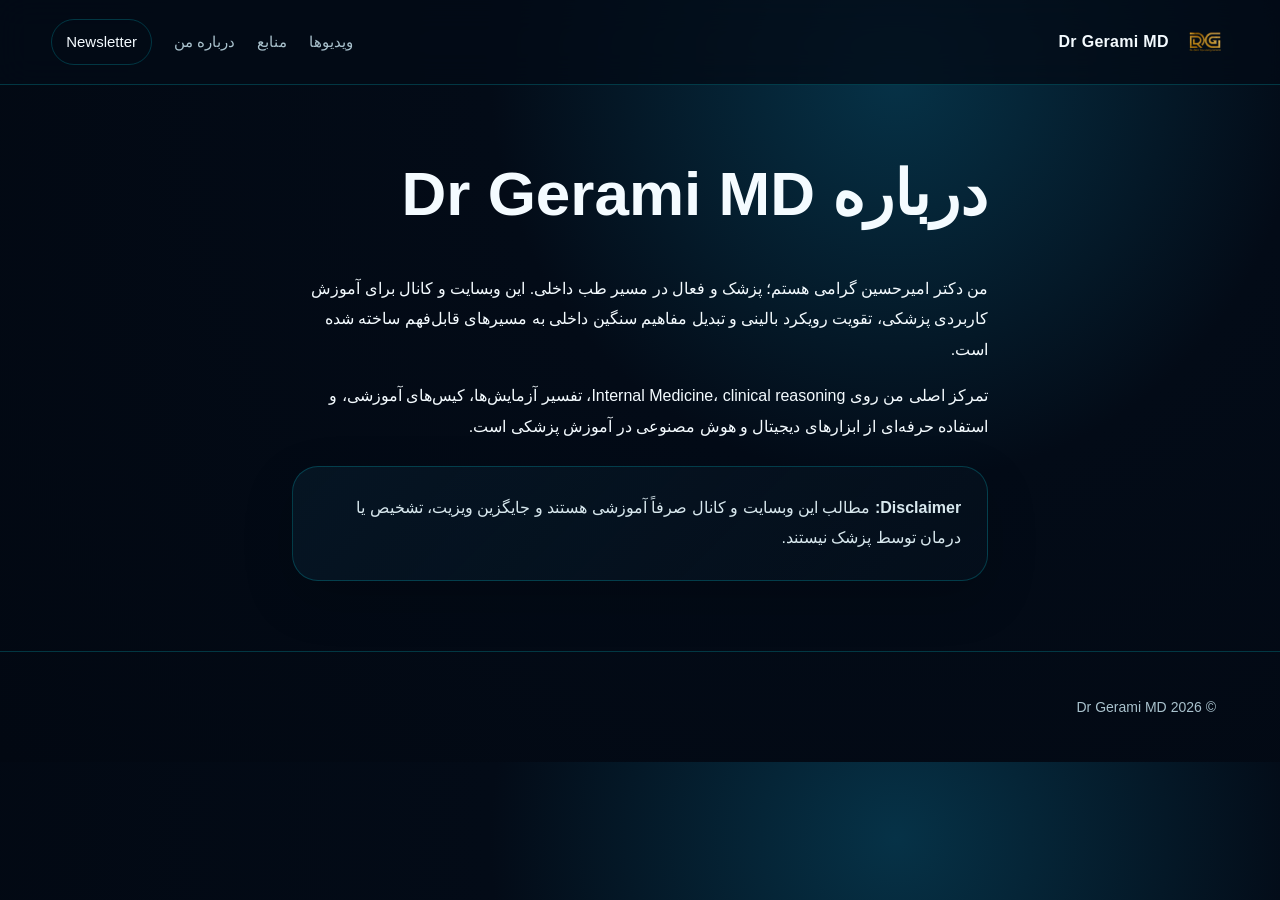
==== about.html @ 0ebfcf98 "Add files via upload" ====
<!doctype html>
<html lang="fa" dir="rtl">
<head><meta charset="utf-8"><meta name="viewport" content="width=device-width, initial-scale=1"><title>درباره من | Dr Gerami MD</title><link rel="stylesheet" href="styles.css"></head>
<body>
<header class="site-header"><a class="brand" href="index.html"><img src="assets/dg-logo-transparent.png" alt="DG logo"><span>Dr Gerami MD</span></a><nav><a href="videos.html">ویدیوها</a><a href="resources.html">منابع</a><a href="about.html">درباره من</a><a class="nav-cta" href="index.html#newsletter">Newsletter</a></nav></header>
<main class="page narrow">
  <h1>درباره Dr Gerami MD</h1>
  <p>من دکتر امیرحسین گرامی هستم؛ پزشک و فعال در مسیر طب داخلی. این وبسایت و کانال برای آموزش کاربردی پزشکی، تقویت رویکرد بالینی و تبدیل مفاهیم سنگین داخلی به مسیرهای قابل‌فهم ساخته شده است.</p>
  <p>تمرکز اصلی من روی Internal Medicine، clinical reasoning، تفسیر آزمایش‌ها، کیس‌های آموزشی، و استفاده حرفه‌ای از ابزارهای دیجیتال و هوش مصنوعی در آموزش پزشکی است.</p>
  <div class="notice"><strong>Disclaimer:</strong> مطالب این وبسایت و کانال صرفاً آموزشی هستند و جایگزین ویزیت، تشخیص یا درمان توسط پزشک نیستند.</div>
</main>
<footer class="site-footer"><p>© <span id="year"></span> Dr Gerami MD</p></footer><script src="script.js"></script>
</body></html>
---- styles.css ----
:root{--bg:#030b17;--panel:#071827;--panel2:#0b2235;--text:#f4fbff;--muted:#a9c2cd;--cyan:#00dce8;--teal:#00988f;--gold:#d8a743;--border:rgba(0,220,232,.22);--shadow:0 28px 80px rgba(0,0,0,.35)}*{box-sizing:border-box}html{scroll-behavior:smooth}body{margin:0;background:radial-gradient(circle at 70% 10%,#063247 0,#030b17 36%,#020812 100%);color:var(--text);font-family:Vazirmatn,IRANSansX,Inter,-apple-system,BlinkMacSystemFont,"Segoe UI",Tahoma,Arial,sans-serif;line-height:1.9}a{color:inherit;text-decoration:none}.site-header{position:sticky;top:0;z-index:20;display:flex;align-items:center;justify-content:space-between;padding:18px clamp(18px,4vw,64px);background:rgba(3,11,23,.78);backdrop-filter:blur(16px);border-bottom:1px solid var(--border)}.brand{display:flex;align-items:center;gap:12px;font-weight:800;letter-spacing:.3px}.brand img{width:48px;height:48px;object-fit:contain}nav{display:flex;align-items:center;gap:22px;color:var(--muted);font-size:15px}nav a:hover{color:var(--cyan)}.nav-cta{padding:8px 14px;border:1px solid var(--border);border-radius:999px;color:var(--text)}.hero{position:relative;min-height:760px;display:grid;grid-template-columns:minmax(0,1fr) 330px;gap:28px;align-items:center;padding:90px clamp(18px,5vw,88px);overflow:hidden}.hero-bg{position:absolute;inset:0;background:linear-gradient(90deg,rgba(3,11,23,.80),rgba(3,11,23,.48)),url('assets/hero-bg.jpg') center/cover no-repeat;opacity:.92}.hero:after{content:"";position:absolute;inset:auto 0 0 0;height:220px;background:linear-gradient(transparent,var(--bg))}.hero-content,.hero-card{position:relative;z-index:1}.glass{background:linear-gradient(135deg,rgba(7,24,39,.86),rgba(5,18,31,.62));border:1px solid var(--border);box-shadow:var(--shadow);backdrop-filter:blur(18px)}.hero-content{max-width:850px;padding:44px;border-radius:36px}.eyebrow{color:var(--cyan);font-size:13px;text-transform:uppercase;letter-spacing:1.6px;margin:0 0 12px}.hero h1{font-size:clamp(42px,6vw,78px);line-height:1.25;margin:0 0 22px;letter-spacing:-1.5px}.hero h1 span{color:var(--cyan)}.lead{font-size:20px;color:#d8e8ee;max-width:720px}.simple{color:var(--muted);font-size:18px}.hero-actions{display:flex;gap:14px;flex-wrap:wrap;margin-top:30px}.btn{display:inline-flex;align-items:center;justify-content:center;border-radius:16px;padding:13px 22px;font-weight:750}.primary{background:linear-gradient(135deg,var(--cyan),var(--teal));color:#001015}.secondary{border:1px solid var(--border);color:var(--text);background:rgba(255,255,255,.04)}.hero-card{border:1px solid var(--border);background:rgba(3,11,23,.72);padding:24px;border-radius:30px;text-align:center;box-shadow:var(--shadow)}.profile{width:210px;height:210px;border-radius:50%;object-fit:cover;border:2px solid rgba(0,220,232,.45);box-shadow:0 0 40px rgba(0,220,232,.18)}.hero-card h2{font-size:22px;margin:18px 0 4px}.hero-card p{color:var(--muted);margin:0}.hero-card span{display:inline-block;margin-top:16px;color:var(--gold);font-weight:700}.section{position:relative;z-index:1;padding:70px clamp(18px,5vw,88px)}.intro-grid{display:grid;grid-template-columns:1.4fr 1fr 1fr;gap:20px}.card,.pillars article,.video-card,.notice{border:1px solid var(--border);background:linear-gradient(135deg,rgba(7,24,39,.78),rgba(5,18,31,.55));border-radius:26px;padding:26px;box-shadow:0 18px 50px rgba(0,0,0,.18)}.featured h2,.section-heading h2{font-size:36px;margin:.2em 0}.tag{display:inline-flex;color:var(--gold);font-weight:800;font-size:13px;margin:0 0 12px}.card p,.pillars p,.video-card p{color:var(--muted);margin-bottom:0}.card a{color:var(--cyan);font-weight:800}.section-heading{max-width:760px;margin-bottom:24px}.pillars{display:grid;grid-template-columns:repeat(4,1fr);gap:18px}.pillars span{color:var(--cyan);font-weight:900}.pillars h3{margin:.25em 0}.newsletter{margin:60px clamp(18px,5vw,88px) 80px;border-radius:32px;display:grid;grid-template-columns:1.2fr .8fr;gap:28px;align-items:center}.signup{display:flex;gap:10px}.signup input{flex:1;background:rgba(255,255,255,.06);border:1px solid var(--border);border-radius:16px;color:var(--text);padding:14px 16px;font-size:16px}.signup button{border:none;border-radius:16px;background:var(--cyan);color:#001015;font-weight:900;padding:14px 20px}.site-footer{border-top:1px solid var(--border);padding:28px clamp(18px,5vw,88px);color:var(--muted);font-size:14px}.fineprint{font-size:13px}.page{padding:70px clamp(18px,6vw,90px);max-width:1180px;margin:auto}.page.narrow{max-width:850px}.page h1{font-size:clamp(36px,5vw,62px);line-height:1.25;margin-top:0}.video-list{display:grid;gap:18px;margin-top:30px}.video-card h2{margin:.2em 0}.resource-list li{margin:10px 0}.notice{margin-top:24px;color:#d8e8ee}.article{max-width:920px}.article h2{margin-top:44px;color:#fff}.youtube-placeholder{height:360px;border:1px dashed var(--border);border-radius:28px;display:flex;align-items:center;justify-content:center;color:var(--muted);background:rgba(0,0,0,.22);margin:28px 0}@media(max-width:900px){.site-header{align-items:flex-start;gap:14px;flex-direction:column}nav{gap:14px;flex-wrap:wrap}.hero{grid-template-columns:1fr;padding-top:58px}.hero-card{max-width:360px}.intro-grid,.pillars,.newsletter{grid-template-columns:1fr}.hero-content{padding:28px}.signup{flex-direction:column}}
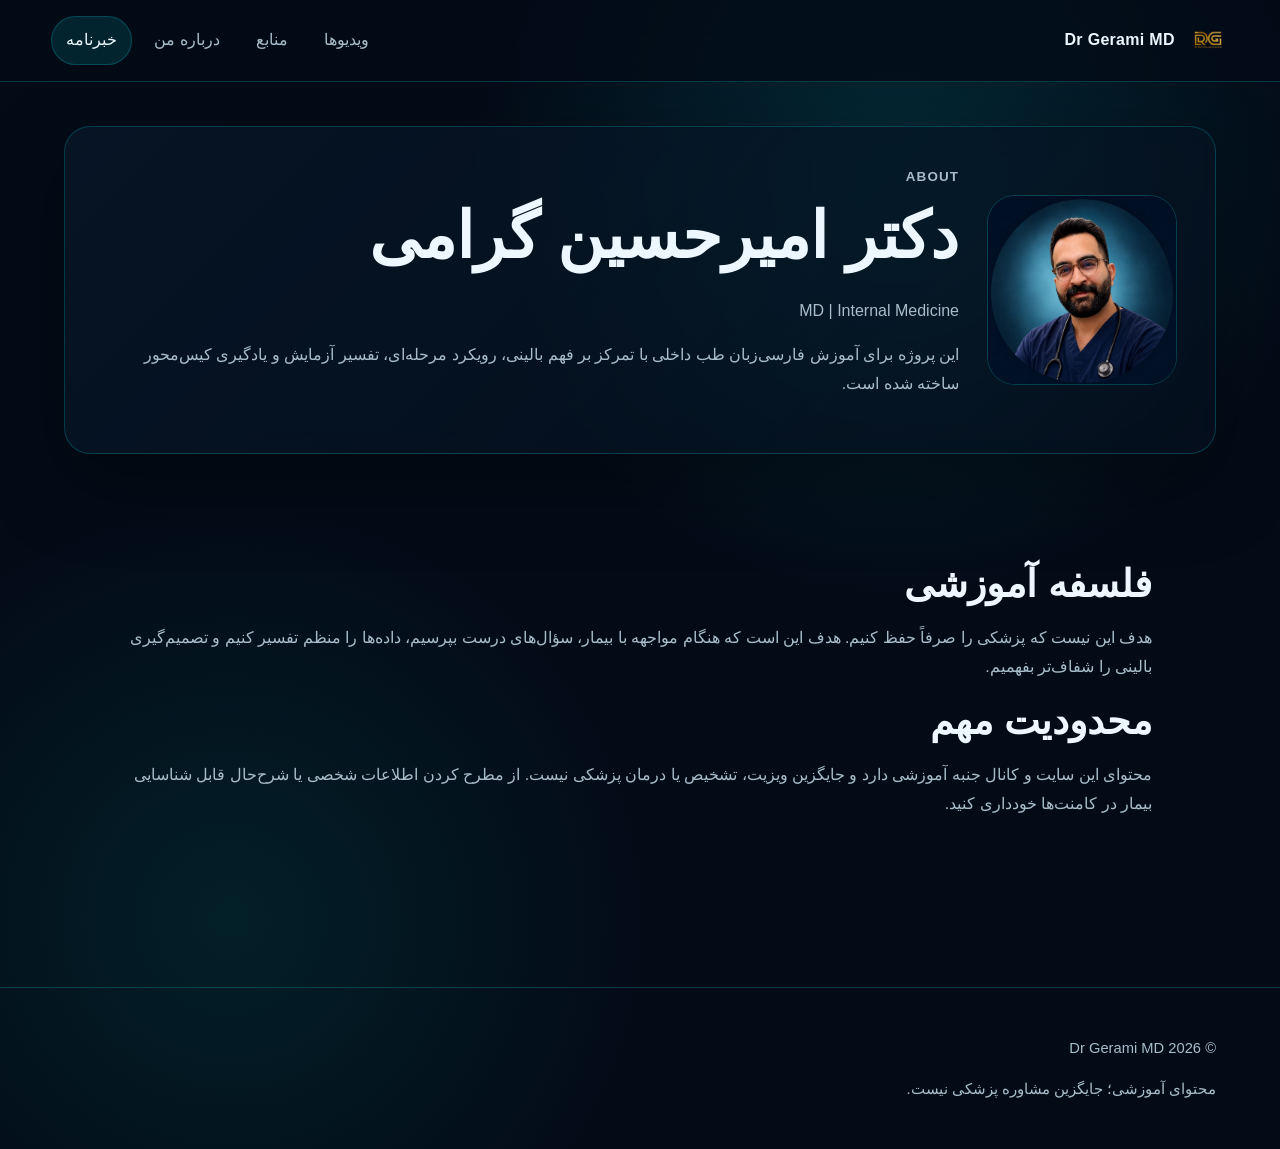
==== commit f2c320b8: "Add files via upload" ====
--- a/about.html
+++ b/about.html
@@ -1,13 +1 @@
-<!doctype html>
-<html lang="fa" dir="rtl">
-<head><meta charset="utf-8"><meta name="viewport" content="width=device-width, initial-scale=1"><title>درباره من | Dr Gerami MD</title><link rel="stylesheet" href="styles.css"></head>
-<body>
-<header class="site-header"><a class="brand" href="index.html"><img src="assets/dg-logo-transparent.png" alt="DG logo"><span>Dr Gerami MD</span></a><nav><a href="videos.html">ویدیوها</a><a href="resources.html">منابع</a><a href="about.html">درباره من</a><a class="nav-cta" href="index.html#newsletter">Newsletter</a></nav></header>
-<main class="page narrow">
-  <h1>درباره Dr Gerami MD</h1>
-  <p>من دکتر امیرحسین گرامی هستم؛ پزشک و فعال در مسیر طب داخلی. این وبسایت و کانال برای آموزش کاربردی پزشکی، تقویت رویکرد بالینی و تبدیل مفاهیم سنگین داخلی به مسیرهای قابل‌فهم ساخته شده است.</p>
-  <p>تمرکز اصلی من روی Internal Medicine، clinical reasoning، تفسیر آزمایش‌ها، کیس‌های آموزشی، و استفاده حرفه‌ای از ابزارهای دیجیتال و هوش مصنوعی در آموزش پزشکی است.</p>
-  <div class="notice"><strong>Disclaimer:</strong> مطالب این وبسایت و کانال صرفاً آموزشی هستند و جایگزین ویزیت، تشخیص یا درمان توسط پزشک نیستند.</div>
-</main>
-<footer class="site-footer"><p>© <span id="year"></span> Dr Gerami MD</p></footer><script src="script.js"></script>
-</body></html>
+<!doctype html><html lang="fa" dir="rtl"><head><meta charset="utf-8"><meta name="viewport" content="width=device-width, initial-scale=1"><title>درباره من | Dr Gerami MD</title><meta name="description" content="درباره Dr Amir Houshang Gerami و پروژه آموزشی Dr Gerami MD."><link rel="icon" href="assets/dg-logo-transparent.png"><link rel="stylesheet" href="styles.css"></head><body><header class="site-header"><a class="brand" href="index.html"><img src="assets/dg-logo-transparent.png" alt="logo"><span>Dr Gerami MD</span></a><button class="menu-toggle" aria-label="Open menu">☰</button><nav class="nav-links"><a href="videos.html">ویدیوها</a><a href="resources.html">منابع</a><a href="about.html">درباره من</a><a class="nav-cta" href="index.html#newsletter">خبرنامه</a></nav></header><main class="page"><section class="about-hero glass"><img src="assets/profile-dr-gerami.jpg" alt="Dr Amir Houshang Gerami"><div><p class="eyebrow">About</p><h1>دکتر امیرحسین گرامی</h1><p>MD | Internal Medicine</p><p>این پروژه برای آموزش فارسی‌زبان طب داخلی با تمرکز بر فهم بالینی، رویکرد مرحله‌ای، تفسیر آزمایش و یادگیری کیس‌محور ساخته شده است.</p></div></section><section class="section article"><h2>فلسفه آموزشی</h2><p>هدف این نیست که پزشکی را صرفاً حفظ کنیم. هدف این است که هنگام مواجهه با بیمار، سؤال‌های درست بپرسیم، داده‌ها را منظم تفسیر کنیم و تصمیم‌گیری بالینی را شفاف‌تر بفهمیم.</p><h2>محدودیت مهم</h2><p>محتوای این سایت و کانال جنبه آموزشی دارد و جایگزین ویزیت، تشخیص یا درمان پزشکی نیست. از مطرح کردن اطلاعات شخصی یا شرح‌حال قابل شناسایی بیمار در کامنت‌ها خودداری کنید.</p></section></main><footer class="site-footer"><p>© <span id="year"></span> Dr Gerami MD</p><p>محتوای آموزشی؛ جایگزین مشاوره پزشکی نیست.</p></footer><script src="script.js"></script></body></html>
--- a/styles.css
+++ b/styles.css
@@ -1 +1 @@
-:root{--bg:#030b17;--panel:#071827;--panel2:#0b2235;--text:#f4fbff;--muted:#a9c2cd;--cyan:#00dce8;--teal:#00988f;--gold:#d8a743;--border:rgba(0,220,232,.22);--shadow:0 28px 80px rgba(0,0,0,.35)}*{box-sizing:border-box}html{scroll-behavior:smooth}body{margin:0;background:radial-gradient(circle at 70% 10%,#063247 0,#030b17 36%,#020812 100%);color:var(--text);font-family:Vazirmatn,IRANSansX,Inter,-apple-system,BlinkMacSystemFont,"Segoe UI",Tahoma,Arial,sans-serif;line-height:1.9}a{color:inherit;text-decoration:none}.site-header{position:sticky;top:0;z-index:20;display:flex;align-items:center;justify-content:space-between;padding:18px clamp(18px,4vw,64px);background:rgba(3,11,23,.78);backdrop-filter:blur(16px);border-bottom:1px solid var(--border)}.brand{display:flex;align-items:center;gap:12px;font-weight:800;letter-spacing:.3px}.brand img{width:48px;height:48px;object-fit:contain}nav{display:flex;align-items:center;gap:22px;color:var(--muted);font-size:15px}nav a:hover{color:var(--cyan)}.nav-cta{padding:8px 14px;border:1px solid var(--border);border-radius:999px;color:var(--text)}.hero{position:relative;min-height:760px;display:grid;grid-template-columns:minmax(0,1fr) 330px;gap:28px;align-items:center;padding:90px clamp(18px,5vw,88px);overflow:hidden}.hero-bg{position:absolute;inset:0;background:linear-gradient(90deg,rgba(3,11,23,.80),rgba(3,11,23,.48)),url('assets/hero-bg.jpg') center/cover no-repeat;opacity:.92}.hero:after{content:"";position:absolute;inset:auto 0 0 0;height:220px;background:linear-gradient(transparent,var(--bg))}.hero-content,.hero-card{position:relative;z-index:1}.glass{background:linear-gradient(135deg,rgba(7,24,39,.86),rgba(5,18,31,.62));border:1px solid var(--border);box-shadow:var(--shadow);backdrop-filter:blur(18px)}.hero-content{max-width:850px;padding:44px;border-radius:36px}.eyebrow{color:var(--cyan);font-size:13px;text-transform:uppercase;letter-spacing:1.6px;margin:0 0 12px}.hero h1{font-size:clamp(42px,6vw,78px);line-height:1.25;margin:0 0 22px;letter-spacing:-1.5px}.hero h1 span{color:var(--cyan)}.lead{font-size:20px;color:#d8e8ee;max-width:720px}.simple{color:var(--muted);font-size:18px}.hero-actions{display:flex;gap:14px;flex-wrap:wrap;margin-top:30px}.btn{display:inline-flex;align-items:center;justify-content:center;border-radius:16px;padding:13px 22px;font-weight:750}.primary{background:linear-gradient(135deg,var(--cyan),var(--teal));color:#001015}.secondary{border:1px solid var(--border);color:var(--text);background:rgba(255,255,255,.04)}.hero-card{border:1px solid var(--border);background:rgba(3,11,23,.72);padding:24px;border-radius:30px;text-align:center;box-shadow:var(--shadow)}.profile{width:210px;height:210px;border-radius:50%;object-fit:cover;border:2px solid rgba(0,220,232,.45);box-shadow:0 0 40px rgba(0,220,232,.18)}.hero-card h2{font-size:22px;margin:18px 0 4px}.hero-card p{color:var(--muted);margin:0}.hero-card span{display:inline-block;margin-top:16px;color:var(--gold);font-weight:700}.section{position:relative;z-index:1;padding:70px clamp(18px,5vw,88px)}.intro-grid{display:grid;grid-template-columns:1.4fr 1fr 1fr;gap:20px}.card,.pillars article,.video-card,.notice{border:1px solid var(--border);background:linear-gradient(135deg,rgba(7,24,39,.78),rgba(5,18,31,.55));border-radius:26px;padding:26px;box-shadow:0 18px 50px rgba(0,0,0,.18)}.featured h2,.section-heading h2{font-size:36px;margin:.2em 0}.tag{display:inline-flex;color:var(--gold);font-weight:800;font-size:13px;margin:0 0 12px}.card p,.pillars p,.video-card p{color:var(--muted);margin-bottom:0}.card a{color:var(--cyan);font-weight:800}.section-heading{max-width:760px;margin-bottom:24px}.pillars{display:grid;grid-template-columns:repeat(4,1fr);gap:18px}.pillars span{color:var(--cyan);font-weight:900}.pillars h3{margin:.25em 0}.newsletter{margin:60px clamp(18px,5vw,88px) 80px;border-radius:32px;display:grid;grid-template-columns:1.2fr .8fr;gap:28px;align-items:center}.signup{display:flex;gap:10px}.signup input{flex:1;background:rgba(255,255,255,.06);border:1px solid var(--border);border-radius:16px;color:var(--text);padding:14px 16px;font-size:16px}.signup button{border:none;border-radius:16px;background:var(--cyan);color:#001015;font-weight:900;padding:14px 20px}.site-footer{border-top:1px solid var(--border);padding:28px clamp(18px,5vw,88px);color:var(--muted);font-size:14px}.fineprint{font-size:13px}.page{padding:70px clamp(18px,6vw,90px);max-width:1180px;margin:auto}.page.narrow{max-width:850px}.page h1{font-size:clamp(36px,5vw,62px);line-height:1.25;margin-top:0}.video-list{display:grid;gap:18px;margin-top:30px}.video-card h2{margin:.2em 0}.resource-list li{margin:10px 0}.notice{margin-top:24px;color:#d8e8ee}.article{max-width:920px}.article h2{margin-top:44px;color:#fff}.youtube-placeholder{height:360px;border:1px dashed var(--border);border-radius:28px;display:flex;align-items:center;justify-content:center;color:var(--muted);background:rgba(0,0,0,.22);margin:28px 0}@media(max-width:900px){.site-header{align-items:flex-start;gap:14px;flex-direction:column}nav{gap:14px;flex-wrap:wrap}.hero{grid-template-columns:1fr;padding-top:58px}.hero-card{max-width:360px}.intro-grid,.pillars,.newsletter{grid-template-columns:1fr}.hero-content{padding:28px}.signup{flex-direction:column}}+:root{--bg:#030b17;--panel:#081728;--panel2:#0b2135;--text:#edf7ff;--muted:#a7bdc9;--cyan:#00d9e6;--teal:#00a99a;--gold:#d7a83e;--border:rgba(0,217,230,.22);--shadow:0 28px 80px rgba(0,0,0,.35);--radius:26px}*{box-sizing:border-box}html{scroll-behavior:smooth}body{margin:0;background:radial-gradient(circle at 70% 15%,rgba(0,217,230,.15),transparent 32%),radial-gradient(circle at 18% 80%,rgba(0,169,154,.13),transparent 30%),var(--bg);color:var(--text);font-family:-apple-system,BlinkMacSystemFont,"Segoe UI",Tahoma,Arial,sans-serif;line-height:1.8}a{color:inherit;text-decoration:none}.site-header{position:sticky;top:0;z-index:20;display:flex;align-items:center;justify-content:space-between;padding:16px clamp(18px,4vw,64px);background:rgba(3,11,23,.76);backdrop-filter:blur(18px);border-bottom:1px solid var(--border)}.brand{display:flex;align-items:center;gap:12px;font-weight:800;letter-spacing:.3px}.brand img{width:42px;height:42px;object-fit:contain}.nav-links{display:flex;gap:8px;align-items:center}.nav-links a{padding:9px 14px;color:var(--muted);border-radius:999px}.nav-links a:hover,.nav-cta{color:var(--text)!important;background:rgba(0,217,230,.12);border:1px solid var(--border)}.menu-toggle{display:none;background:transparent;border:1px solid var(--border);color:var(--text);border-radius:12px;font-size:22px;padding:6px 10px}.hero{min-height:calc(100vh - 72px);display:grid;grid-template-columns:minmax(0,1.25fr) 390px;gap:28px;align-items:center;padding:64px clamp(18px,5vw,84px);position:relative;overflow:hidden}.hero-visual{position:absolute;inset:0;background:linear-gradient(90deg,rgba(3,11,23,.5),rgba(3,11,23,.22)),url('assets/hero-bg.jpg') center/cover no-repeat;opacity:.55;filter:saturate(1.15)}.hero:after{content:"";position:absolute;inset:0;background-image:linear-gradient(rgba(0,217,230,.05) 1px,transparent 1px),linear-gradient(90deg,rgba(0,217,230,.04) 1px,transparent 1px);background-size:58px 58px;mask-image:radial-gradient(circle at 55% 45%,black,transparent 72%)}.glass{background:linear-gradient(135deg,rgba(8,23,40,.78),rgba(5,16,30,.62));border:1px solid var(--border);box-shadow:var(--shadow);backdrop-filter:blur(14px)}.hero-copy,.doctor-card{position:relative;z-index:2;border-radius:var(--radius)}.hero-copy{padding:46px}.eyebrow{color:var(--cyan);font-size:.84rem;font-weight:800;letter-spacing:.08em;text-transform:uppercase;margin:0 0 10px}.hero h1,.page h1{font-size:clamp(2.35rem,5vw,5rem);line-height:1.18;margin:0 0 22px}.hero h1 span{color:var(--cyan);text-shadow:0 0 28px rgba(0,217,230,.32)}.lead{font-size:clamp(1.05rem,2vw,1.3rem);color:#d8e9f2;max-width:850px}.actions{display:flex;gap:14px;flex-wrap:wrap;margin-top:28px}.btn{display:inline-flex;align-items:center;justify-content:center;border-radius:999px;padding:13px 22px;font-weight:800}.primary{background:linear-gradient(135deg,var(--cyan),var(--teal));color:#021018}.secondary{border:1px solid var(--border);background:rgba(255,255,255,.04);color:var(--text)}.doctor-card{padding:24px;text-align:center}.doctor-card img{width:170px;height:170px;border-radius:50%;object-fit:cover;border:3px solid rgba(0,217,230,.5);box-shadow:0 0 38px rgba(0,217,230,.2)}.doctor-card h2{font-size:1.2rem;margin:18px 0 2px}.doctor-card p,.doctor-card span{color:var(--muted);margin:0}.doctor-card span{display:inline-block;color:var(--gold);margin-top:10px;font-weight:800}.section{padding:72px clamp(18px,5vw,84px)}.split{display:grid;grid-template-columns:.9fr 1.1fr;gap:28px;align-items:center}.section h2{font-size:clamp(1.8rem,3vw,3rem);line-height:1.25;margin:0 0 16px}.mini-grid,.cards{display:grid;gap:18px}.mini-grid{grid-template-columns:repeat(3,1fr)}.mini-grid article,.card,.resource-list article{background:linear-gradient(135deg,rgba(10,33,53,.8),rgba(6,18,32,.72));border:1px solid var(--border);border-radius:22px;padding:24px}.mini-grid strong,.card span{color:var(--cyan);font-weight:900}.cards.four{grid-template-columns:repeat(4,1fr)}.cards.three{grid-template-columns:repeat(3,1fr)}.card h3,.card h2{margin:.35rem 0}.card p,.section p,.page p,.post li{color:var(--muted)}.latest,.newsletter{border-radius:var(--radius);margin:36px clamp(18px,5vw,84px);display:flex;align-items:center;justify-content:space-between;gap:24px;padding:34px}.signup{display:flex;gap:10px;min-width:min(420px,100%)}.signup input{flex:1;border:1px solid var(--border);background:#071827;color:var(--text);border-radius:999px;padding:14px 18px;direction:ltr}.signup button{border:0;border-radius:999px;padding:14px 22px;background:var(--cyan);font-weight:900;color:#001116}.site-footer{padding:32px clamp(18px,5vw,84px);border-top:1px solid var(--border);color:var(--muted);font-size:.92rem}.page{padding:44px clamp(18px,5vw,84px) 80px}.page-hero,.about-hero,.post{border-radius:var(--radius);padding:38px;margin-bottom:34px}.about-hero{display:grid;grid-template-columns:190px 1fr;gap:28px;align-items:center}.about-hero img{width:190px;height:190px;border-radius:28px;object-fit:cover;border:1px solid var(--border)}.resource-list{display:grid;grid-template-columns:repeat(3,1fr);gap:18px;padding-right:0;padding-left:0}.post{max-width:980px;margin-inline:auto}.post h1{font-size:clamp(2rem,4vw,4rem)}.post h2{margin-top:34px}.note{padding:16px 18px;border-radius:18px;border:1px solid rgba(215,168,62,.3);background:rgba(215,168,62,.08);color:#f4e7c3}@media(max-width:980px){.hero,.split{grid-template-columns:1fr}.doctor-card{display:flex;text-align:right;align-items:center;gap:18px}.doctor-card img{width:110px;height:110px}.cards.four,.cards.three,.resource-list{grid-template-columns:1fr 1fr}.latest,.newsletter{flex-direction:column;align-items:stretch}.signup{min-width:0}}@media(max-width:720px){.menu-toggle{display:block}.nav-links{position:absolute;top:72px;left:16px;right:16px;display:none;flex-direction:column;align-items:stretch;background:rgba(5,16,30,.96);border:1px solid var(--border);border-radius:20px;padding:12px}.nav-links.open{display:flex}.hero{padding:42px 16px}.hero-copy{padding:28px}.cards.four,.cards.three,.mini-grid,.resource-list{grid-template-columns:1fr}.doctor-card{display:block;text-align:center}.about-hero{grid-template-columns:1fr}.about-hero img{width:150px;height:150px}.signup{flex-direction:column}.page{padding-inline:16px}.section{padding-inline:16px}.latest,.newsletter{margin-inline:16px}}
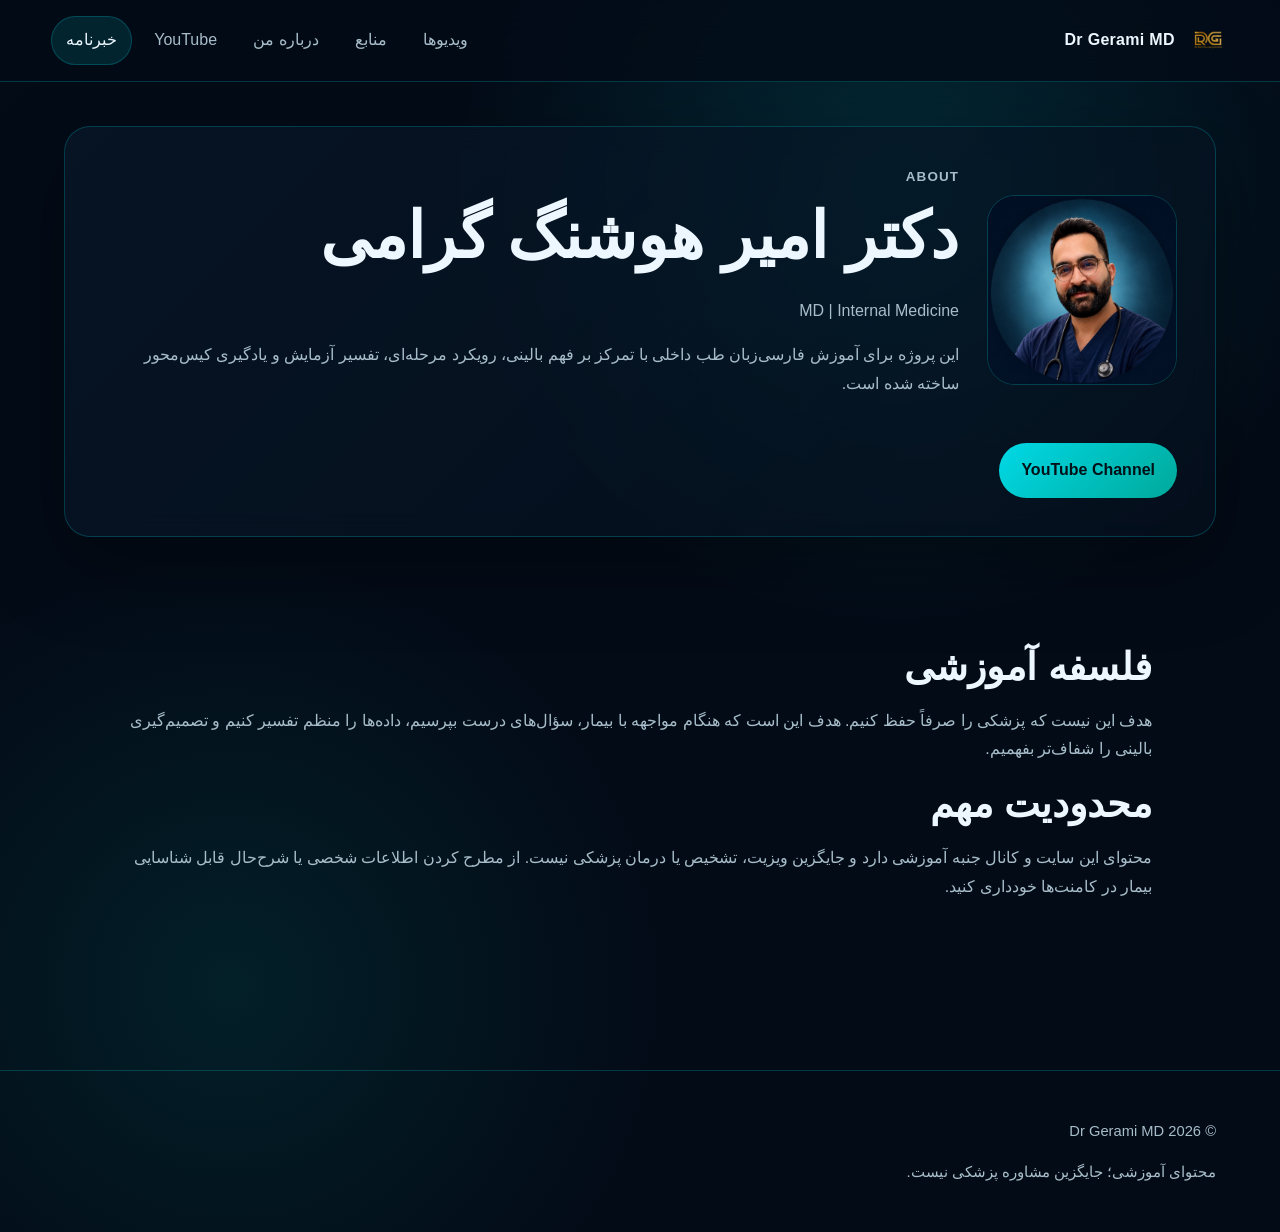
==== commit 62baec7f: "Add files via upload" ====
--- a/about.html
+++ b/about.html
@@ -1 +1 @@
-<!doctype html><html lang="fa" dir="rtl"><head><meta charset="utf-8"><meta name="viewport" content="width=device-width, initial-scale=1"><title>درباره من | Dr Gerami MD</title><meta name="description" content="درباره Dr Amir Houshang Gerami و پروژه آموزشی Dr Gerami MD."><link rel="icon" href="assets/dg-logo-transparent.png"><link rel="stylesheet" href="styles.css"></head><body><header class="site-header"><a class="brand" href="index.html"><img src="assets/dg-logo-transparent.png" alt="logo"><span>Dr Gerami MD</span></a><button class="menu-toggle" aria-label="Open menu">☰</button><nav class="nav-links"><a href="videos.html">ویدیوها</a><a href="resources.html">منابع</a><a href="about.html">درباره من</a><a class="nav-cta" href="index.html#newsletter">خبرنامه</a></nav></header><main class="page"><section class="about-hero glass"><img src="assets/profile-dr-gerami.jpg" alt="Dr Amir Houshang Gerami"><div><p class="eyebrow">About</p><h1>دکتر امیرحسین گرامی</h1><p>MD | Internal Medicine</p><p>این پروژه برای آموزش فارسی‌زبان طب داخلی با تمرکز بر فهم بالینی، رویکرد مرحله‌ای، تفسیر آزمایش و یادگیری کیس‌محور ساخته شده است.</p></div></section><section class="section article"><h2>فلسفه آموزشی</h2><p>هدف این نیست که پزشکی را صرفاً حفظ کنیم. هدف این است که هنگام مواجهه با بیمار، سؤال‌های درست بپرسیم، داده‌ها را منظم تفسیر کنیم و تصمیم‌گیری بالینی را شفاف‌تر بفهمیم.</p><h2>محدودیت مهم</h2><p>محتوای این سایت و کانال جنبه آموزشی دارد و جایگزین ویزیت، تشخیص یا درمان پزشکی نیست. از مطرح کردن اطلاعات شخصی یا شرح‌حال قابل شناسایی بیمار در کامنت‌ها خودداری کنید.</p></section></main><footer class="site-footer"><p>© <span id="year"></span> Dr Gerami MD</p><p>محتوای آموزشی؛ جایگزین مشاوره پزشکی نیست.</p></footer><script src="script.js"></script></body></html>
+<!doctype html><html lang="fa" dir="rtl"><head><meta charset="utf-8"><meta name="viewport" content="width=device-width, initial-scale=1"><title>درباره من | Dr Gerami MD</title><meta name="description" content="درباره Dr Amir Houshang Gerami و پروژه آموزشی Dr Gerami MD."><link rel="icon" href="assets/dg-logo-transparent.png"><link rel="stylesheet" href="styles.css"></head><body><header class="site-header"><a class="brand" href="index.html"><img src="assets/dg-logo-transparent.png" alt="logo"><span>Dr Gerami MD</span></a><button class="menu-toggle" aria-label="Open menu">☰</button><nav class="nav-links"><a href="videos.html">ویدیوها</a><a href="resources.html">منابع</a><a href="about.html">درباره من</a><a href="https://www.youtube.com/@Dr.Gerami" target="_blank" rel="noopener">YouTube</a><a class="nav-cta" href="https://docs.google.com/forms/d/e/1FAIpQLSdFDiut5ZCnlZn4tvwYeFwi9pF-mJa0X8RUjMW7Fgb66dRVoA/viewform?usp=publish-editor" target="_blank" rel="noopener">خبرنامه</a></nav></header><main class="page"><section class="about-hero glass"><img src="assets/profile-dr-gerami.jpg" alt="Dr Amir Houshang Gerami"><div><p class="eyebrow">About</p><h1>دکتر امیر هوشنگ گرامی</h1><p>MD | Internal Medicine</p><p>این پروژه برای آموزش فارسی‌زبان طب داخلی با تمرکز بر فهم بالینی، رویکرد مرحله‌ای، تفسیر آزمایش و یادگیری کیس‌محور ساخته شده است.</p></div><div class="hero-actions"><a class="btn primary" href="https://www.youtube.com/@Dr.Gerami" target="_blank" rel="noopener">YouTube Channel</a></div></section><section class="section article"><h2>فلسفه آموزشی</h2><p>هدف این نیست که پزشکی را صرفاً حفظ کنیم. هدف این است که هنگام مواجهه با بیمار، سؤال‌های درست بپرسیم، داده‌ها را منظم تفسیر کنیم و تصمیم‌گیری بالینی را شفاف‌تر بفهمیم.</p><h2>محدودیت مهم</h2><p>محتوای این سایت و کانال جنبه آموزشی دارد و جایگزین ویزیت، تشخیص یا درمان پزشکی نیست. از مطرح کردن اطلاعات شخصی یا شرح‌حال قابل شناسایی بیمار در کامنت‌ها خودداری کنید.</p></section></main><footer class="site-footer"><p>© <span id="year"></span> Dr Gerami MD</p><p>محتوای آموزشی؛ جایگزین مشاوره پزشکی نیست.</p></footer><script src="script.js"></script></body></html>
--- a/styles.css
+++ b/styles.css
@@ -1 +1 @@
-:root{--bg:#030b17;--panel:#081728;--panel2:#0b2135;--text:#edf7ff;--muted:#a7bdc9;--cyan:#00d9e6;--teal:#00a99a;--gold:#d7a83e;--border:rgba(0,217,230,.22);--shadow:0 28px 80px rgba(0,0,0,.35);--radius:26px}*{box-sizing:border-box}html{scroll-behavior:smooth}body{margin:0;background:radial-gradient(circle at 70% 15%,rgba(0,217,230,.15),transparent 32%),radial-gradient(circle at 18% 80%,rgba(0,169,154,.13),transparent 30%),var(--bg);color:var(--text);font-family:-apple-system,BlinkMacSystemFont,"Segoe UI",Tahoma,Arial,sans-serif;line-height:1.8}a{color:inherit;text-decoration:none}.site-header{position:sticky;top:0;z-index:20;display:flex;align-items:center;justify-content:space-between;padding:16px clamp(18px,4vw,64px);background:rgba(3,11,23,.76);backdrop-filter:blur(18px);border-bottom:1px solid var(--border)}.brand{display:flex;align-items:center;gap:12px;font-weight:800;letter-spacing:.3px}.brand img{width:42px;height:42px;object-fit:contain}.nav-links{display:flex;gap:8px;align-items:center}.nav-links a{padding:9px 14px;color:var(--muted);border-radius:999px}.nav-links a:hover,.nav-cta{color:var(--text)!important;background:rgba(0,217,230,.12);border:1px solid var(--border)}.menu-toggle{display:none;background:transparent;border:1px solid var(--border);color:var(--text);border-radius:12px;font-size:22px;padding:6px 10px}.hero{min-height:calc(100vh - 72px);display:grid;grid-template-columns:minmax(0,1.25fr) 390px;gap:28px;align-items:center;padding:64px clamp(18px,5vw,84px);position:relative;overflow:hidden}.hero-visual{position:absolute;inset:0;background:linear-gradient(90deg,rgba(3,11,23,.5),rgba(3,11,23,.22)),url('assets/hero-bg.jpg') center/cover no-repeat;opacity:.55;filter:saturate(1.15)}.hero:after{content:"";position:absolute;inset:0;background-image:linear-gradient(rgba(0,217,230,.05) 1px,transparent 1px),linear-gradient(90deg,rgba(0,217,230,.04) 1px,transparent 1px);background-size:58px 58px;mask-image:radial-gradient(circle at 55% 45%,black,transparent 72%)}.glass{background:linear-gradient(135deg,rgba(8,23,40,.78),rgba(5,16,30,.62));border:1px solid var(--border);box-shadow:var(--shadow);backdrop-filter:blur(14px)}.hero-copy,.doctor-card{position:relative;z-index:2;border-radius:var(--radius)}.hero-copy{padding:46px}.eyebrow{color:var(--cyan);font-size:.84rem;font-weight:800;letter-spacing:.08em;text-transform:uppercase;margin:0 0 10px}.hero h1,.page h1{font-size:clamp(2.35rem,5vw,5rem);line-height:1.18;margin:0 0 22px}.hero h1 span{color:var(--cyan);text-shadow:0 0 28px rgba(0,217,230,.32)}.lead{font-size:clamp(1.05rem,2vw,1.3rem);color:#d8e9f2;max-width:850px}.actions{display:flex;gap:14px;flex-wrap:wrap;margin-top:28px}.btn{display:inline-flex;align-items:center;justify-content:center;border-radius:999px;padding:13px 22px;font-weight:800}.primary{background:linear-gradient(135deg,var(--cyan),var(--teal));color:#021018}.secondary{border:1px solid var(--border);background:rgba(255,255,255,.04);color:var(--text)}.doctor-card{padding:24px;text-align:center}.doctor-card img{width:170px;height:170px;border-radius:50%;object-fit:cover;border:3px solid rgba(0,217,230,.5);box-shadow:0 0 38px rgba(0,217,230,.2)}.doctor-card h2{font-size:1.2rem;margin:18px 0 2px}.doctor-card p,.doctor-card span{color:var(--muted);margin:0}.doctor-card span{display:inline-block;color:var(--gold);margin-top:10px;font-weight:800}.section{padding:72px clamp(18px,5vw,84px)}.split{display:grid;grid-template-columns:.9fr 1.1fr;gap:28px;align-items:center}.section h2{font-size:clamp(1.8rem,3vw,3rem);line-height:1.25;margin:0 0 16px}.mini-grid,.cards{display:grid;gap:18px}.mini-grid{grid-template-columns:repeat(3,1fr)}.mini-grid article,.card,.resource-list article{background:linear-gradient(135deg,rgba(10,33,53,.8),rgba(6,18,32,.72));border:1px solid var(--border);border-radius:22px;padding:24px}.mini-grid strong,.card span{color:var(--cyan);font-weight:900}.cards.four{grid-template-columns:repeat(4,1fr)}.cards.three{grid-template-columns:repeat(3,1fr)}.card h3,.card h2{margin:.35rem 0}.card p,.section p,.page p,.post li{color:var(--muted)}.latest,.newsletter{border-radius:var(--radius);margin:36px clamp(18px,5vw,84px);display:flex;align-items:center;justify-content:space-between;gap:24px;padding:34px}.signup{display:flex;gap:10px;min-width:min(420px,100%)}.signup input{flex:1;border:1px solid var(--border);background:#071827;color:var(--text);border-radius:999px;padding:14px 18px;direction:ltr}.signup button{border:0;border-radius:999px;padding:14px 22px;background:var(--cyan);font-weight:900;color:#001116}.site-footer{padding:32px clamp(18px,5vw,84px);border-top:1px solid var(--border);color:var(--muted);font-size:.92rem}.page{padding:44px clamp(18px,5vw,84px) 80px}.page-hero,.about-hero,.post{border-radius:var(--radius);padding:38px;margin-bottom:34px}.about-hero{display:grid;grid-template-columns:190px 1fr;gap:28px;align-items:center}.about-hero img{width:190px;height:190px;border-radius:28px;object-fit:cover;border:1px solid var(--border)}.resource-list{display:grid;grid-template-columns:repeat(3,1fr);gap:18px;padding-right:0;padding-left:0}.post{max-width:980px;margin-inline:auto}.post h1{font-size:clamp(2rem,4vw,4rem)}.post h2{margin-top:34px}.note{padding:16px 18px;border-radius:18px;border:1px solid rgba(215,168,62,.3);background:rgba(215,168,62,.08);color:#f4e7c3}@media(max-width:980px){.hero,.split{grid-template-columns:1fr}.doctor-card{display:flex;text-align:right;align-items:center;gap:18px}.doctor-card img{width:110px;height:110px}.cards.four,.cards.three,.resource-list{grid-template-columns:1fr 1fr}.latest,.newsletter{flex-direction:column;align-items:stretch}.signup{min-width:0}}@media(max-width:720px){.menu-toggle{display:block}.nav-links{position:absolute;top:72px;left:16px;right:16px;display:none;flex-direction:column;align-items:stretch;background:rgba(5,16,30,.96);border:1px solid var(--border);border-radius:20px;padding:12px}.nav-links.open{display:flex}.hero{padding:42px 16px}.hero-copy{padding:28px}.cards.four,.cards.three,.mini-grid,.resource-list{grid-template-columns:1fr}.doctor-card{display:block;text-align:center}.about-hero{grid-template-columns:1fr}.about-hero img{width:150px;height:150px}.signup{flex-direction:column}.page{padding-inline:16px}.section{padding-inline:16px}.latest,.newsletter{margin-inline:16px}}
+:root{--bg:#030b17;--panel:#081728;--panel2:#0b2135;--text:#edf7ff;--muted:#a7bdc9;--cyan:#00d9e6;--teal:#00a99a;--gold:#d7a83e;--border:rgba(0,217,230,.22);--shadow:0 28px 80px rgba(0,0,0,.35);--radius:26px}*{box-sizing:border-box}html{scroll-behavior:smooth}body{margin:0;background:radial-gradient(circle at 70% 15%,rgba(0,217,230,.15),transparent 32%),radial-gradient(circle at 18% 80%,rgba(0,169,154,.13),transparent 30%),var(--bg);color:var(--text);font-family:-apple-system,BlinkMacSystemFont,"Segoe UI",Tahoma,Arial,sans-serif;line-height:1.8}a{color:inherit;text-decoration:none}.site-header{position:sticky;top:0;z-index:20;display:flex;align-items:center;justify-content:space-between;padding:16px clamp(18px,4vw,64px);background:rgba(3,11,23,.76);backdrop-filter:blur(18px);border-bottom:1px solid var(--border)}.brand{display:flex;align-items:center;gap:12px;font-weight:800;letter-spacing:.3px}.brand img{width:42px;height:42px;object-fit:contain}.nav-links{display:flex;gap:8px;align-items:center}.nav-links a{padding:9px 14px;color:var(--muted);border-radius:999px}.nav-links a:hover,.nav-cta{color:var(--text)!important;background:rgba(0,217,230,.12);border:1px solid var(--border)}.menu-toggle{display:none;background:transparent;border:1px solid var(--border);color:var(--text);border-radius:12px;font-size:22px;padding:6px 10px}.hero{min-height:calc(100vh - 72px);display:grid;grid-template-columns:minmax(0,1.25fr) 390px;gap:28px;align-items:center;padding:64px clamp(18px,5vw,84px);position:relative;overflow:hidden}.hero-visual{position:absolute;inset:0;background:linear-gradient(90deg,rgba(3,11,23,.5),rgba(3,11,23,.22)),url('assets/hero-bg.jpg') center/cover no-repeat;opacity:.55;filter:saturate(1.15)}.hero:after{content:"";position:absolute;inset:0;background-image:linear-gradient(rgba(0,217,230,.05) 1px,transparent 1px),linear-gradient(90deg,rgba(0,217,230,.04) 1px,transparent 1px);background-size:58px 58px;mask-image:radial-gradient(circle at 55% 45%,black,transparent 72%)}.glass{background:linear-gradient(135deg,rgba(8,23,40,.78),rgba(5,16,30,.62));border:1px solid var(--border);box-shadow:var(--shadow);backdrop-filter:blur(14px)}.hero-copy,.doctor-card{position:relative;z-index:2;border-radius:var(--radius)}.hero-copy{padding:46px}.eyebrow{color:var(--cyan);font-size:.84rem;font-weight:800;letter-spacing:.08em;text-transform:uppercase;margin:0 0 10px}.hero h1,.page h1{font-size:clamp(2.35rem,5vw,5rem);line-height:1.18;margin:0 0 22px}.hero h1 span{color:var(--cyan);text-shadow:0 0 28px rgba(0,217,230,.32)}.lead{font-size:clamp(1.05rem,2vw,1.3rem);color:#d8e9f2;max-width:850px}.actions{display:flex;gap:14px;flex-wrap:wrap;margin-top:28px}.btn{display:inline-flex;align-items:center;justify-content:center;border-radius:999px;padding:13px 22px;font-weight:800}.primary{background:linear-gradient(135deg,var(--cyan),var(--teal));color:#021018}.secondary{border:1px solid var(--border);background:rgba(255,255,255,.04);color:var(--text)}.tertiary{border:1px solid rgba(215,168,62,.35);background:rgba(215,168,62,.10);color:#f5d484}.doctor-card{padding:24px;text-align:center}.doctor-card img{width:170px;height:170px;border-radius:50%;object-fit:cover;border:3px solid rgba(0,217,230,.5);box-shadow:0 0 38px rgba(0,217,230,.2)}.doctor-card h2{font-size:1.2rem;margin:18px 0 2px}.doctor-card p,.doctor-card span{color:var(--muted);margin:0}.doctor-card span{display:inline-block;color:var(--gold);margin-top:10px;font-weight:800}.section{padding:72px clamp(18px,5vw,84px)}.split{display:grid;grid-template-columns:.9fr 1.1fr;gap:28px;align-items:center}.section h2{font-size:clamp(1.8rem,3vw,3rem);line-height:1.25;margin:0 0 16px}.mini-grid,.cards{display:grid;gap:18px}.mini-grid{grid-template-columns:repeat(3,1fr)}.mini-grid article,.card,.resource-list article{background:linear-gradient(135deg,rgba(10,33,53,.8),rgba(6,18,32,.72));border:1px solid var(--border);border-radius:22px;padding:24px}.mini-grid strong,.card span{color:var(--cyan);font-weight:900}.cards.four{grid-template-columns:repeat(4,1fr)}.cards.three{grid-template-columns:repeat(3,1fr)}.card h3,.card h2{margin:.35rem 0}.card p,.section p,.page p,.post li{color:var(--muted)}.latest,.newsletter{border-radius:var(--radius);margin:36px clamp(18px,5vw,84px);display:flex;align-items:center;justify-content:space-between;gap:24px;padding:34px}.newsletter-actions{display:flex;flex-direction:column;gap:10px;align-items:flex-start;min-width:min(420px,100%)}.form-note{margin:0;color:var(--muted);font-size:.92rem}.post-cta{margin-top:34px;padding:24px;border:1px solid var(--border);border-radius:22px;background:rgba(0,217,230,.06)}.signup{display:flex;gap:10px;min-width:min(420px,100%)}.signup input{flex:1;border:1px solid var(--border);background:#071827;color:var(--text);border-radius:999px;padding:14px 18px;direction:ltr}.signup button{border:0;border-radius:999px;padding:14px 22px;background:var(--cyan);font-weight:900;color:#001116}.site-footer{padding:32px clamp(18px,5vw,84px);border-top:1px solid var(--border);color:var(--muted);font-size:.92rem}.page{padding:44px clamp(18px,5vw,84px) 80px}.page-hero,.about-hero,.post{border-radius:var(--radius);padding:38px;margin-bottom:34px}.about-hero{display:grid;grid-template-columns:190px 1fr;gap:28px;align-items:center}.about-hero img{width:190px;height:190px;border-radius:28px;object-fit:cover;border:1px solid var(--border)}.resource-list{display:grid;grid-template-columns:repeat(3,1fr);gap:18px;padding-right:0;padding-left:0}.post{max-width:980px;margin-inline:auto}.post h1{font-size:clamp(2rem,4vw,4rem)}.post h2{margin-top:34px}.note{padding:16px 18px;border-radius:18px;border:1px solid rgba(215,168,62,.3);background:rgba(215,168,62,.08);color:#f4e7c3}@media(max-width:980px){.hero,.split{grid-template-columns:1fr}.doctor-card{display:flex;text-align:right;align-items:center;gap:18px}.doctor-card img{width:110px;height:110px}.cards.four,.cards.three,.resource-list{grid-template-columns:1fr 1fr}.latest,.newsletter{flex-direction:column;align-items:stretch}.signup{min-width:0}}@media(max-width:720px){.menu-toggle{display:block}.nav-links{position:absolute;top:72px;left:16px;right:16px;display:none;flex-direction:column;align-items:stretch;background:rgba(5,16,30,.96);border:1px solid var(--border);border-radius:20px;padding:12px}.nav-links.open{display:flex}.hero{padding:42px 16px}.hero-copy{padding:28px}.cards.four,.cards.three,.mini-grid,.resource-list{grid-template-columns:1fr}.doctor-card{display:block;text-align:center}.about-hero{grid-template-columns:1fr}.about-hero img{width:150px;height:150px}.signup{flex-direction:column}.page{padding-inline:16px}.section{padding-inline:16px}.latest,.newsletter{margin-inline:16px}}
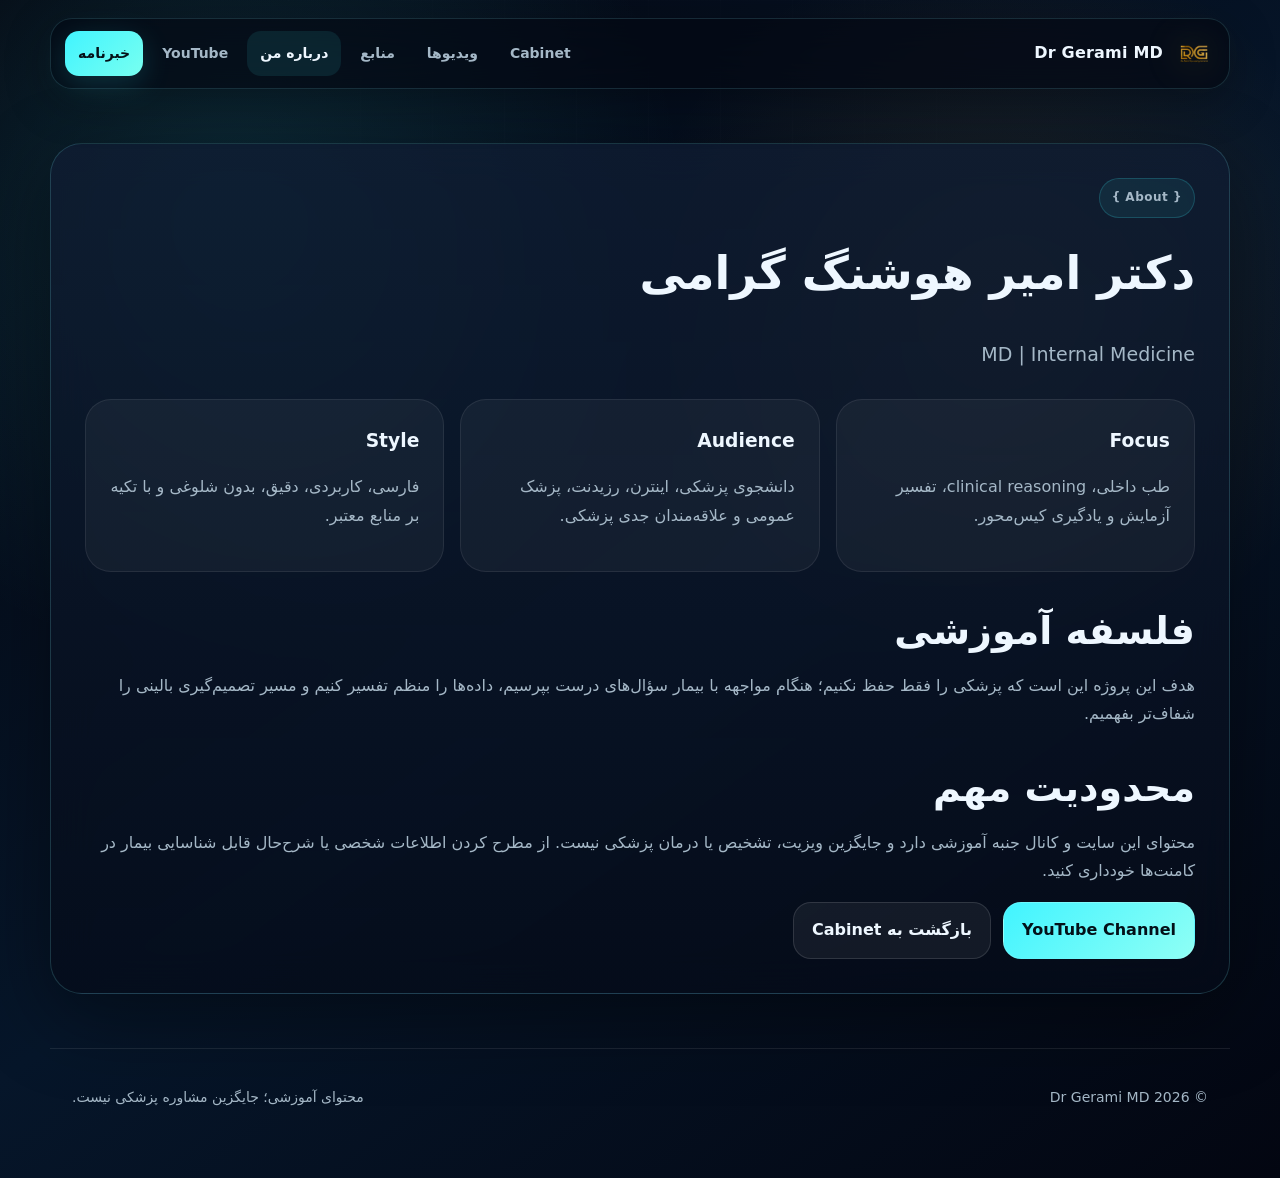
==== commit 91237969: "Add files via upload" ====
--- a/about.html
+++ b/about.html
@@ -1 +1 @@
-<!doctype html><html lang="fa" dir="rtl"><head><meta charset="utf-8"><meta name="viewport" content="width=device-width, initial-scale=1"><title>درباره من | Dr Gerami MD</title><meta name="description" content="درباره Dr Amir Houshang Gerami و پروژه آموزشی Dr Gerami MD."><link rel="icon" href="assets/dg-logo-transparent.png"><link rel="stylesheet" href="styles.css"></head><body><header class="site-header"><a class="brand" href="index.html"><img src="assets/dg-logo-transparent.png" alt="logo"><span>Dr Gerami MD</span></a><button class="menu-toggle" aria-label="Open menu">☰</button><nav class="nav-links"><a href="videos.html">ویدیوها</a><a href="resources.html">منابع</a><a href="about.html">درباره من</a><a href="https://www.youtube.com/@Dr.Gerami" target="_blank" rel="noopener">YouTube</a><a class="nav-cta" href="https://docs.google.com/forms/d/e/1FAIpQLSdFDiut5ZCnlZn4tvwYeFwi9pF-mJa0X8RUjMW7Fgb66dRVoA/viewform?usp=publish-editor" target="_blank" rel="noopener">خبرنامه</a></nav></header><main class="page"><section class="about-hero glass"><img src="assets/profile-dr-gerami.jpg" alt="Dr Amir Houshang Gerami"><div><p class="eyebrow">About</p><h1>دکتر امیر هوشنگ گرامی</h1><p>MD | Internal Medicine</p><p>این پروژه برای آموزش فارسی‌زبان طب داخلی با تمرکز بر فهم بالینی، رویکرد مرحله‌ای، تفسیر آزمایش و یادگیری کیس‌محور ساخته شده است.</p></div><div class="hero-actions"><a class="btn primary" href="https://www.youtube.com/@Dr.Gerami" target="_blank" rel="noopener">YouTube Channel</a></div></section><section class="section article"><h2>فلسفه آموزشی</h2><p>هدف این نیست که پزشکی را صرفاً حفظ کنیم. هدف این است که هنگام مواجهه با بیمار، سؤال‌های درست بپرسیم، داده‌ها را منظم تفسیر کنیم و تصمیم‌گیری بالینی را شفاف‌تر بفهمیم.</p><h2>محدودیت مهم</h2><p>محتوای این سایت و کانال جنبه آموزشی دارد و جایگزین ویزیت، تشخیص یا درمان پزشکی نیست. از مطرح کردن اطلاعات شخصی یا شرح‌حال قابل شناسایی بیمار در کامنت‌ها خودداری کنید.</p></section></main><footer class="site-footer"><p>© <span id="year"></span> Dr Gerami MD</p><p>محتوای آموزشی؛ جایگزین مشاوره پزشکی نیست.</p></footer><script src="script.js"></script></body></html>
+<!doctype html><html lang="fa" dir="rtl"><head><meta charset="utf-8"><meta name="viewport" content="width=device-width, initial-scale=1"><title>درباره من | Dr Gerami MD</title><meta name="description" content="درباره دکتر امیر هوشنگ گرامی و پروژه آموزشی Dr Gerami MD."><link rel="icon" href="assets/dg-logo-transparent.png"><link rel="stylesheet" href="styles.css"></head><body><header class="site-header"><a class="brand" href="index.html"><img src="assets/dg-logo-transparent.png" alt="logo"><span>Dr Gerami MD</span></a><button class="menu-toggle" aria-label="Open menu">☰</button><nav class="nav"><a href="index.html#cabinet">Cabinet</a><a href="videos.html">ویدیوها</a><a href="resources.html">منابع</a><a class="active" href="about.html">درباره من</a><a href="https://www.youtube.com/@Dr.Gerami" target="_blank" rel="noopener">YouTube</a><a class="nav-cta" href="https://docs.google.com/forms/d/e/1FAIpQLSdFDiut5ZCnlZn4tvwYeFwi9pF-mJa0X8RUjMW7Fgb66dRVoA/viewform?usp=publish-editor" target="_blank" rel="noopener">خبرنامه</a></nav></header><main><section class="section article glass"><p class="eyebrow">{ About }</p><h1>دکتر امیر هوشنگ گرامی</h1><p class="lead">MD | Internal Medicine</p><div class="grid-3"><article class="simple-card"><h3>Focus</h3><p>طب داخلی، clinical reasoning، تفسیر آزمایش و یادگیری کیس‌محور.</p></article><article class="simple-card"><h3>Audience</h3><p>دانشجوی پزشکی، اینترن، رزیدنت، پزشک عمومی و علاقه‌مندان جدی پزشکی.</p></article><article class="simple-card"><h3>Style</h3><p>فارسی، کاربردی، دقیق، بدون شلوغی و با تکیه بر منابع معتبر.</p></article></div><h2>فلسفه آموزشی</h2><p>هدف این پروژه این است که پزشکی را فقط حفظ نکنیم؛ هنگام مواجهه با بیمار سؤال‌های درست بپرسیم، داده‌ها را منظم تفسیر کنیم و مسیر تصمیم‌گیری بالینی را شفاف‌تر بفهمیم.</p><h2>محدودیت مهم</h2><p>محتوای این سایت و کانال جنبه آموزشی دارد و جایگزین ویزیت، تشخیص یا درمان پزشکی نیست. از مطرح کردن اطلاعات شخصی یا شرح‌حال قابل شناسایی بیمار در کامنت‌ها خودداری کنید.</p><div class="actions"><a class="btn primary" href="https://www.youtube.com/@Dr.Gerami" target="_blank" rel="noopener">YouTube Channel</a><a class="btn secondary" href="index.html#cabinet">بازگشت به Cabinet</a></div></section></main><footer class="site-footer"><p>© <span id="year"></span> Dr Gerami MD</p><p>محتوای آموزشی؛ جایگزین مشاوره پزشکی نیست.</p></footer><script src="script.js"></script></body></html>
--- a/styles.css
+++ b/styles.css
@@ -1 +1,29 @@
-:root{--bg:#030b17;--panel:#081728;--panel2:#0b2135;--text:#edf7ff;--muted:#a7bdc9;--cyan:#00d9e6;--teal:#00a99a;--gold:#d7a83e;--border:rgba(0,217,230,.22);--shadow:0 28px 80px rgba(0,0,0,.35);--radius:26px}*{box-sizing:border-box}html{scroll-behavior:smooth}body{margin:0;background:radial-gradient(circle at 70% 15%,rgba(0,217,230,.15),transparent 32%),radial-gradient(circle at 18% 80%,rgba(0,169,154,.13),transparent 30%),var(--bg);color:var(--text);font-family:-apple-system,BlinkMacSystemFont,"Segoe UI",Tahoma,Arial,sans-serif;line-height:1.8}a{color:inherit;text-decoration:none}.site-header{position:sticky;top:0;z-index:20;display:flex;align-items:center;justify-content:space-between;padding:16px clamp(18px,4vw,64px);background:rgba(3,11,23,.76);backdrop-filter:blur(18px);border-bottom:1px solid var(--border)}.brand{display:flex;align-items:center;gap:12px;font-weight:800;letter-spacing:.3px}.brand img{width:42px;height:42px;object-fit:contain}.nav-links{display:flex;gap:8px;align-items:center}.nav-links a{padding:9px 14px;color:var(--muted);border-radius:999px}.nav-links a:hover,.nav-cta{color:var(--text)!important;background:rgba(0,217,230,.12);border:1px solid var(--border)}.menu-toggle{display:none;background:transparent;border:1px solid var(--border);color:var(--text);border-radius:12px;font-size:22px;padding:6px 10px}.hero{min-height:calc(100vh - 72px);display:grid;grid-template-columns:minmax(0,1.25fr) 390px;gap:28px;align-items:center;padding:64px clamp(18px,5vw,84px);position:relative;overflow:hidden}.hero-visual{position:absolute;inset:0;background:linear-gradient(90deg,rgba(3,11,23,.5),rgba(3,11,23,.22)),url('assets/hero-bg.jpg') center/cover no-repeat;opacity:.55;filter:saturate(1.15)}.hero:after{content:"";position:absolute;inset:0;background-image:linear-gradient(rgba(0,217,230,.05) 1px,transparent 1px),linear-gradient(90deg,rgba(0,217,230,.04) 1px,transparent 1px);background-size:58px 58px;mask-image:radial-gradient(circle at 55% 45%,black,transparent 72%)}.glass{background:linear-gradient(135deg,rgba(8,23,40,.78),rgba(5,16,30,.62));border:1px solid var(--border);box-shadow:var(--shadow);backdrop-filter:blur(14px)}.hero-copy,.doctor-card{position:relative;z-index:2;border-radius:var(--radius)}.hero-copy{padding:46px}.eyebrow{color:var(--cyan);font-size:.84rem;font-weight:800;letter-spacing:.08em;text-transform:uppercase;margin:0 0 10px}.hero h1,.page h1{font-size:clamp(2.35rem,5vw,5rem);line-height:1.18;margin:0 0 22px}.hero h1 span{color:var(--cyan);text-shadow:0 0 28px rgba(0,217,230,.32)}.lead{font-size:clamp(1.05rem,2vw,1.3rem);color:#d8e9f2;max-width:850px}.actions{display:flex;gap:14px;flex-wrap:wrap;margin-top:28px}.btn{display:inline-flex;align-items:center;justify-content:center;border-radius:999px;padding:13px 22px;font-weight:800}.primary{background:linear-gradient(135deg,var(--cyan),var(--teal));color:#021018}.secondary{border:1px solid var(--border);background:rgba(255,255,255,.04);color:var(--text)}.tertiary{border:1px solid rgba(215,168,62,.35);background:rgba(215,168,62,.10);color:#f5d484}.doctor-card{padding:24px;text-align:center}.doctor-card img{width:170px;height:170px;border-radius:50%;object-fit:cover;border:3px solid rgba(0,217,230,.5);box-shadow:0 0 38px rgba(0,217,230,.2)}.doctor-card h2{font-size:1.2rem;margin:18px 0 2px}.doctor-card p,.doctor-card span{color:var(--muted);margin:0}.doctor-card span{display:inline-block;color:var(--gold);margin-top:10px;font-weight:800}.section{padding:72px clamp(18px,5vw,84px)}.split{display:grid;grid-template-columns:.9fr 1.1fr;gap:28px;align-items:center}.section h2{font-size:clamp(1.8rem,3vw,3rem);line-height:1.25;margin:0 0 16px}.mini-grid,.cards{display:grid;gap:18px}.mini-grid{grid-template-columns:repeat(3,1fr)}.mini-grid article,.card,.resource-list article{background:linear-gradient(135deg,rgba(10,33,53,.8),rgba(6,18,32,.72));border:1px solid var(--border);border-radius:22px;padding:24px}.mini-grid strong,.card span{color:var(--cyan);font-weight:900}.cards.four{grid-template-columns:repeat(4,1fr)}.cards.three{grid-template-columns:repeat(3,1fr)}.card h3,.card h2{margin:.35rem 0}.card p,.section p,.page p,.post li{color:var(--muted)}.latest,.newsletter{border-radius:var(--radius);margin:36px clamp(18px,5vw,84px);display:flex;align-items:center;justify-content:space-between;gap:24px;padding:34px}.newsletter-actions{display:flex;flex-direction:column;gap:10px;align-items:flex-start;min-width:min(420px,100%)}.form-note{margin:0;color:var(--muted);font-size:.92rem}.post-cta{margin-top:34px;padding:24px;border:1px solid var(--border);border-radius:22px;background:rgba(0,217,230,.06)}.signup{display:flex;gap:10px;min-width:min(420px,100%)}.signup input{flex:1;border:1px solid var(--border);background:#071827;color:var(--text);border-radius:999px;padding:14px 18px;direction:ltr}.signup button{border:0;border-radius:999px;padding:14px 22px;background:var(--cyan);font-weight:900;color:#001116}.site-footer{padding:32px clamp(18px,5vw,84px);border-top:1px solid var(--border);color:var(--muted);font-size:.92rem}.page{padding:44px clamp(18px,5vw,84px) 80px}.page-hero,.about-hero,.post{border-radius:var(--radius);padding:38px;margin-bottom:34px}.about-hero{display:grid;grid-template-columns:190px 1fr;gap:28px;align-items:center}.about-hero img{width:190px;height:190px;border-radius:28px;object-fit:cover;border:1px solid var(--border)}.resource-list{display:grid;grid-template-columns:repeat(3,1fr);gap:18px;padding-right:0;padding-left:0}.post{max-width:980px;margin-inline:auto}.post h1{font-size:clamp(2rem,4vw,4rem)}.post h2{margin-top:34px}.note{padding:16px 18px;border-radius:18px;border:1px solid rgba(215,168,62,.3);background:rgba(215,168,62,.08);color:#f4e7c3}@media(max-width:980px){.hero,.split{grid-template-columns:1fr}.doctor-card{display:flex;text-align:right;align-items:center;gap:18px}.doctor-card img{width:110px;height:110px}.cards.four,.cards.three,.resource-list{grid-template-columns:1fr 1fr}.latest,.newsletter{flex-direction:column;align-items:stretch}.signup{min-width:0}}@media(max-width:720px){.menu-toggle{display:block}.nav-links{position:absolute;top:72px;left:16px;right:16px;display:none;flex-direction:column;align-items:stretch;background:rgba(5,16,30,.96);border:1px solid var(--border);border-radius:20px;padding:12px}.nav-links.open{display:flex}.hero{padding:42px 16px}.hero-copy{padding:28px}.cards.four,.cards.three,.mini-grid,.resource-list{grid-template-columns:1fr}.doctor-card{display:block;text-align:center}.about-hero{grid-template-columns:1fr}.about-hero img{width:150px;height:150px}.signup{flex-direction:column}.page{padding-inline:16px}.section{padding-inline:16px}.latest,.newsletter{margin-inline:16px}}
+:root{
+  --bg:#050712;
+  --bg2:#071427;
+  --panel:rgba(11,20,36,.72);
+  --panel2:rgba(7,13,25,.88);
+  --border:rgba(125,235,245,.18);
+  --cyan:#41f4ff;
+  --cyan2:#00b9c9;
+  --gold:#d8aa42;
+  --text:#eef7ff;
+  --muted:#a5b8c7;
+  --danger:#ff6b7a;
+  --ok:#5df5bf;
+  --shadow:0 24px 80px rgba(0,0,0,.42);
+  --r:28px;
+  --max:1180px;
+}
+*{box-sizing:border-box}
+html{scroll-behavior:smooth}
+body{margin:0;background:radial-gradient(circle at 18% 18%,rgba(65,244,255,.14),transparent 32%),radial-gradient(circle at 78% 26%,rgba(216,170,66,.12),transparent 28%),linear-gradient(145deg,#040610,#06162a 52%,#030611);color:var(--text);font-family:Inter,system-ui,-apple-system,BlinkMacSystemFont,"Segoe UI",Tahoma,Arial,sans-serif;line-height:1.8;overflow-x:hidden}
+body:before{content:"";position:fixed;inset:0;pointer-events:none;background-image:linear-gradient(rgba(255,255,255,.035) 1px,transparent 1px),linear-gradient(90deg,rgba(255,255,255,.035) 1px,transparent 1px);background-size:72px 72px;mask-image:radial-gradient(circle at 50% 25%,#000,transparent 72%);opacity:.45}
+a{color:inherit;text-decoration:none}.ltr{direction:ltr;unicode-bidi:embed}.container{width:min(var(--max),calc(100% - 40px));margin:auto}.glass{background:linear-gradient(180deg,rgba(15,28,50,.78),rgba(5,11,24,.72));border:1px solid var(--border);box-shadow:var(--shadow);backdrop-filter:blur(20px)}
+.site-header{position:sticky;top:18px;z-index:50;width:min(var(--max),calc(100% - 32px));margin:18px auto 0;display:flex;align-items:center;justify-content:space-between;padding:12px 14px;border-radius:22px;background:rgba(4,8,19,.66);border:1px solid rgba(125,235,245,.15);backdrop-filter:blur(20px);box-shadow:0 12px 46px rgba(0,0,0,.28)}
+.brand{display:flex;align-items:center;gap:10px;font-weight:900;letter-spacing:.2px}.brand img{width:42px;height:42px;object-fit:contain;filter:drop-shadow(0 0 18px rgba(216,170,66,.28))}.nav{display:flex;align-items:center;gap:6px}.nav a{padding:10px 13px;border-radius:14px;color:var(--muted);font-weight:700;font-size:14px}.nav a:hover,.nav a.active{color:var(--text);background:rgba(65,244,255,.09)}.nav .nav-cta{color:#041118;background:linear-gradient(135deg,var(--cyan),#78fff0);box-shadow:0 8px 30px rgba(65,244,255,.16)}.menu-toggle{display:none;background:rgba(65,244,255,.1);border:1px solid var(--border);color:var(--text);border-radius:14px;padding:10px 12px;font-size:20px}
+.hero{position:relative;width:min(1360px,calc(100% - 28px));min-height:780px;margin:34px auto 0;border-radius:42px;overflow:hidden;border:1px solid rgba(65,244,255,.15);background:#050814;box-shadow:0 40px 110px rgba(0,0,0,.46)}.hero:before{content:"";position:absolute;inset:0;background:linear-gradient(90deg,rgba(3,7,18,.9),rgba(3,7,18,.56) 55%,rgba(3,7,18,.76)),url('assets/youtube-banner-reference.jpg') center/cover no-repeat;opacity:.95}.hero:after{content:"";position:absolute;inset:-1px;background:radial-gradient(circle at 18% 30%,rgba(65,244,255,.28),transparent 28%),radial-gradient(circle at 82% 46%,rgba(216,170,66,.21),transparent 26%);mix-blend-mode:screen;opacity:.75}.hero-inner{position:relative;z-index:2;width:min(var(--max),calc(100% - 46px));margin:auto;display:grid;grid-template-columns:1fr 380px;gap:26px;align-items:center;min-height:780px}.hero-copy{padding:42px;border-radius:34px}.eyebrow{display:inline-flex;align-items:center;gap:8px;margin:0 0 14px;padding:8px 12px;border:1px solid rgba(65,244,255,.18);border-radius:999px;color:#aefaff;background:rgba(65,244,255,.07);font-weight:800;font-size:12px;letter-spacing:.5px}.hero h1{margin:0;font-size:clamp(42px,7vw,84px);line-height:1.08;letter-spacing:-2px}.hero h1 span{color:var(--cyan);text-shadow:0 0 26px rgba(65,244,255,.25)}.lead{max-width:790px;font-size:19px;color:#c8d8e4;margin:22px 0 28px}.actions{display:flex;flex-wrap:wrap;gap:12px}.btn{display:inline-flex;align-items:center;justify-content:center;gap:8px;border-radius:18px;padding:13px 18px;font-weight:900;border:1px solid rgba(255,255,255,.12);transition:.2s}.btn:hover{transform:translateY(-2px)}.btn.primary{color:#031018;background:linear-gradient(135deg,var(--cyan),#8ffff5)}.btn.secondary{background:rgba(255,255,255,.06);color:var(--text)}.btn.gold{background:linear-gradient(135deg,#f0c85a,#9d741d);color:#100b03}.hero-card{align-self:stretch;border-radius:34px;padding:24px;display:flex;flex-direction:column;justify-content:space-between;min-height:470px}.doctor-orb{position:relative;border-radius:30px;min-height:290px;background:radial-gradient(circle at 50% 38%,rgba(65,244,255,.20),rgba(216,170,66,.08) 42%,rgba(255,255,255,.02) 62%);display:grid;place-items:center;overflow:hidden}.doctor-orb:before{content:"";position:absolute;width:230px;height:230px;border-radius:50%;border:1px solid rgba(65,244,255,.22);box-shadow:0 0 60px rgba(65,244,255,.12)}.doctor-orb img{width:170px;filter:drop-shadow(0 12px 38px rgba(216,170,66,.28));z-index:1}.status-list{display:grid;gap:10px;margin-top:18px}.status-list div{display:flex;justify-content:space-between;gap:14px;padding:12px 14px;border-radius:16px;background:rgba(255,255,255,.045);border:1px solid rgba(255,255,255,.07);color:var(--muted)}.status-list strong{color:var(--text)}
+.cabinet{width:min(var(--max),calc(100% - 40px));margin:54px auto;display:grid;grid-template-columns:260px 1fr;gap:22px}.cabinet-menu{position:sticky;top:100px;height:max-content;padding:12px;border-radius:28px;background:rgba(4,8,18,.62);border:1px solid var(--border);backdrop-filter:blur(18px)}.cabinet-menu a{display:flex;align-items:center;justify-content:space-between;gap:12px;padding:13px 14px;border-radius:18px;color:var(--muted);font-weight:800}.cabinet-menu a:hover,.cabinet-menu a.active{background:rgba(65,244,255,.09);color:var(--text)}.cabinet-menu span{font-size:12px;color:var(--cyan)}.cabinet-panel{border-radius:34px;padding:30px}.cabinet-head{display:flex;justify-content:space-between;align-items:flex-start;gap:16px;margin-bottom:22px}.cabinet-head h2{margin:0;font-size:34px;line-height:1.25}.cabinet-head p{margin:8px 0 0;color:var(--muted)}.metric{display:grid;grid-template-columns:repeat(4,1fr);gap:12px}.metric article{padding:18px;border-radius:22px;background:rgba(255,255,255,.045);border:1px solid rgba(255,255,255,.07)}.metric strong{display:block;font-size:27px;color:var(--cyan)}.metric span{color:var(--muted);font-size:13px}.bento{display:grid;grid-template-columns:repeat(6,1fr);gap:14px}.tile{min-height:170px;padding:22px;border-radius:26px;background:linear-gradient(160deg,rgba(255,255,255,.07),rgba(255,255,255,.025));border:1px solid rgba(255,255,255,.08);position:relative;overflow:hidden}.tile:after{content:"";position:absolute;left:-80px;bottom:-80px;width:170px;height:170px;border-radius:50%;background:rgba(65,244,255,.08);filter:blur(8px)}.tile h3{margin:0 0 8px;font-size:22px}.tile p{margin:0;color:var(--muted)}.tile .icon{font-size:30px;color:var(--cyan);margin-bottom:10px}.wide{grid-column:span 3}.small{grid-column:span 2}.large{grid-column:span 4}.full{grid-column:1/-1}.post-card{display:grid;grid-template-columns:1.2fr .8fr;gap:18px;align-items:center}.flow{display:flex;gap:10px;flex-wrap:wrap;margin-top:14px}.chip{padding:8px 12px;border-radius:999px;background:rgba(65,244,255,.08);border:1px solid rgba(65,244,255,.13);color:#c8feff;font-size:13px;font-weight:800}.warning{border-color:rgba(255,107,122,.24);background:rgba(255,107,122,.08)}.goldish{border-color:rgba(216,170,66,.24);background:rgba(216,170,66,.09);color:#ffe7a2}
+.section{width:min(var(--max),calc(100% - 40px));margin:54px auto}.section h2{font-size:38px;line-height:1.25;margin:0 0 12px}.section p{color:var(--muted)}.article{border-radius:32px;padding:34px}.article h1{font-size:46px;margin:0 0 12px}.article h2{margin-top:36px}.article ul{color:var(--muted)}.article li{margin:8px 0}.grid-3{display:grid;grid-template-columns:repeat(3,1fr);gap:16px}.simple-card{border-radius:26px;padding:24px;background:rgba(255,255,255,.045);border:1px solid rgba(255,255,255,.08)}.simple-card h3{margin:0 0 8px}.site-footer{width:min(var(--max),calc(100% - 40px));margin:48px auto 32px;padding:22px;border-top:1px solid rgba(255,255,255,.09);display:flex;justify-content:space-between;gap:18px;color:var(--muted);font-size:14px}.site-footer a{color:var(--cyan)}
+@media(max-width:950px){.nav{display:none;position:absolute;left:0;right:0;top:74px;margin:auto;width:100%;padding:12px;border-radius:22px;background:rgba(4,8,18,.96);border:1px solid var(--border);flex-direction:column}.nav.open{display:flex}.menu-toggle{display:block}.hero-inner{grid-template-columns:1fr;min-height:auto;padding:34px 0}.hero{min-height:auto}.hero-card{min-height:auto}.cabinet{grid-template-columns:1fr}.cabinet-menu{position:relative;top:auto;display:flex;overflow-x:auto}.cabinet-menu a{min-width:160px}.metric{grid-template-columns:repeat(2,1fr)}.bento{grid-template-columns:1fr}.wide,.small,.large{grid-column:auto}.post-card{grid-template-columns:1fr}.grid-3{grid-template-columns:1fr}.site-footer{flex-direction:column}.hero h1{letter-spacing:-1px}}
+@media(max-width:540px){.hero-copy,.cabinet-panel,.article{padding:22px}.actions{flex-direction:column}.btn{width:100%}.metric{grid-template-columns:1fr}.hero-card{padding:18px}.section h2{font-size:30px}.article h1{font-size:32px}}
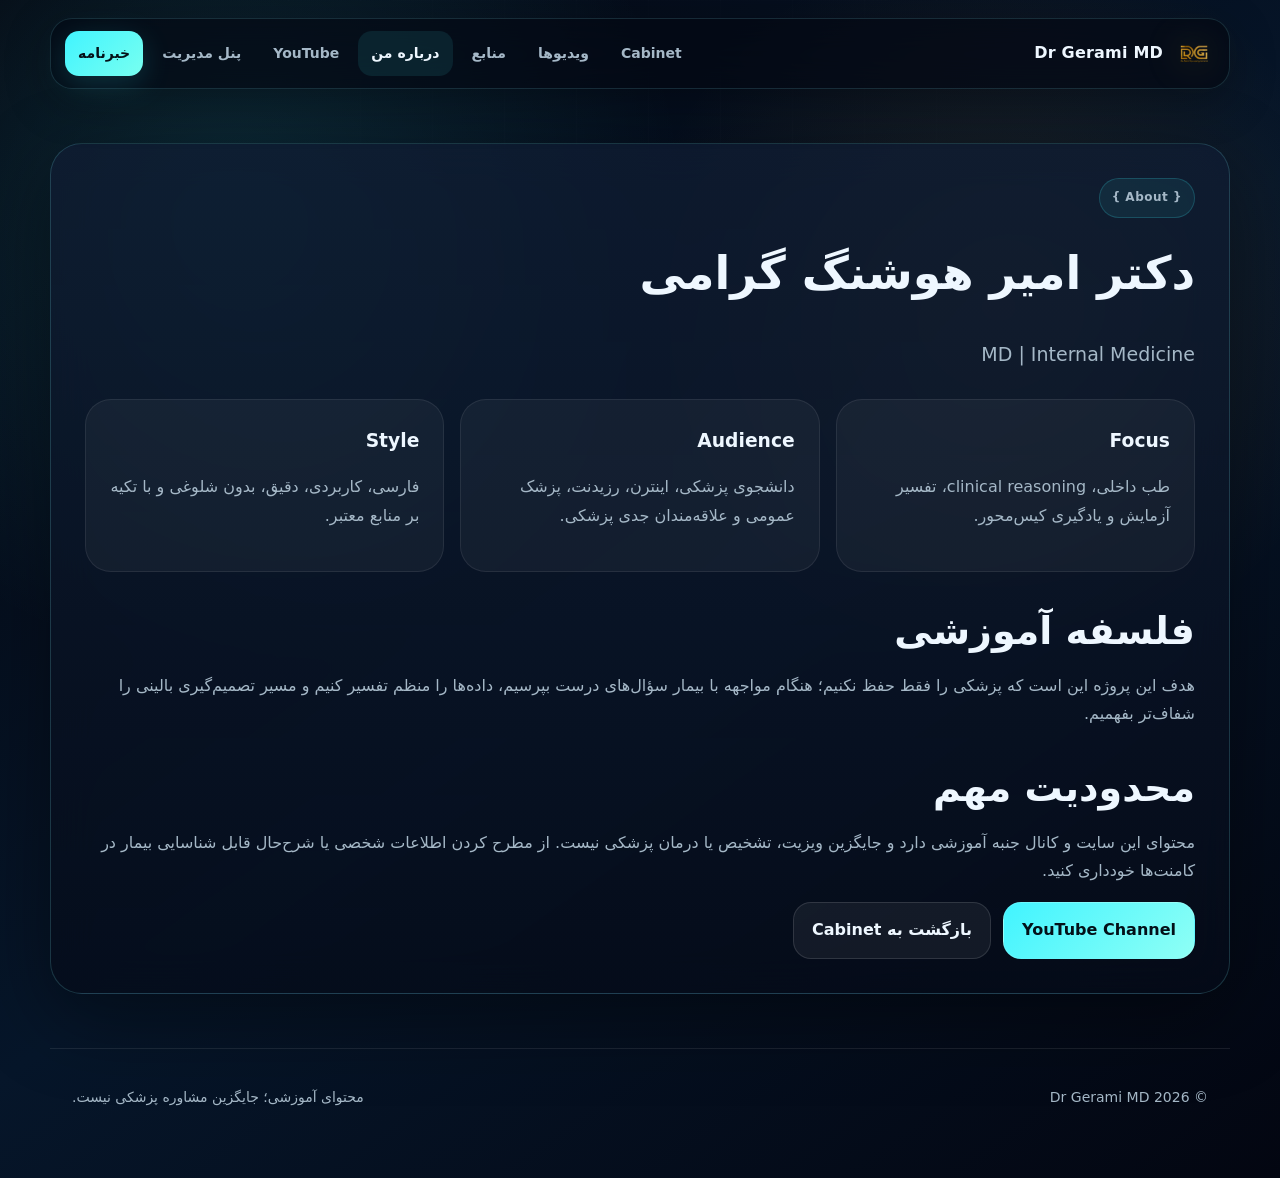
==== commit 1b9471af: "Add admin dashboard and content library" ====
--- a/about.html
+++ b/about.html
@@ -1 +1 @@
-<!doctype html><html lang="fa" dir="rtl"><head><meta charset="utf-8"><meta name="viewport" content="width=device-width, initial-scale=1"><title>درباره من | Dr Gerami MD</title><meta name="description" content="درباره دکتر امیر هوشنگ گرامی و پروژه آموزشی Dr Gerami MD."><link rel="icon" href="assets/dg-logo-transparent.png"><link rel="stylesheet" href="styles.css"></head><body><header class="site-header"><a class="brand" href="index.html"><img src="assets/dg-logo-transparent.png" alt="logo"><span>Dr Gerami MD</span></a><button class="menu-toggle" aria-label="Open menu">☰</button><nav class="nav"><a href="index.html#cabinet">Cabinet</a><a href="videos.html">ویدیوها</a><a href="resources.html">منابع</a><a class="active" href="about.html">درباره من</a><a href="https://www.youtube.com/@Dr.Gerami" target="_blank" rel="noopener">YouTube</a><a class="nav-cta" href="https://docs.google.com/forms/d/e/1FAIpQLSdFDiut5ZCnlZn4tvwYeFwi9pF-mJa0X8RUjMW7Fgb66dRVoA/viewform?usp=publish-editor" target="_blank" rel="noopener">خبرنامه</a></nav></header><main><section class="section article glass"><p class="eyebrow">{ About }</p><h1>دکتر امیر هوشنگ گرامی</h1><p class="lead">MD | Internal Medicine</p><div class="grid-3"><article class="simple-card"><h3>Focus</h3><p>طب داخلی، clinical reasoning، تفسیر آزمایش و یادگیری کیس‌محور.</p></article><article class="simple-card"><h3>Audience</h3><p>دانشجوی پزشکی، اینترن، رزیدنت، پزشک عمومی و علاقه‌مندان جدی پزشکی.</p></article><article class="simple-card"><h3>Style</h3><p>فارسی، کاربردی، دقیق، بدون شلوغی و با تکیه بر منابع معتبر.</p></article></div><h2>فلسفه آموزشی</h2><p>هدف این پروژه این است که پزشکی را فقط حفظ نکنیم؛ هنگام مواجهه با بیمار سؤال‌های درست بپرسیم، داده‌ها را منظم تفسیر کنیم و مسیر تصمیم‌گیری بالینی را شفاف‌تر بفهمیم.</p><h2>محدودیت مهم</h2><p>محتوای این سایت و کانال جنبه آموزشی دارد و جایگزین ویزیت، تشخیص یا درمان پزشکی نیست. از مطرح کردن اطلاعات شخصی یا شرح‌حال قابل شناسایی بیمار در کامنت‌ها خودداری کنید.</p><div class="actions"><a class="btn primary" href="https://www.youtube.com/@Dr.Gerami" target="_blank" rel="noopener">YouTube Channel</a><a class="btn secondary" href="index.html#cabinet">بازگشت به Cabinet</a></div></section></main><footer class="site-footer"><p>© <span id="year"></span> Dr Gerami MD</p><p>محتوای آموزشی؛ جایگزین مشاوره پزشکی نیست.</p></footer><script src="script.js"></script></body></html>
+<!doctype html><html lang="fa" dir="rtl"><head><meta charset="utf-8"><meta name="viewport" content="width=device-width, initial-scale=1"><title>درباره من | Dr Gerami MD</title><meta name="description" content="درباره دکتر امیر هوشنگ گرامی و پروژه آموزشی Dr Gerami MD."><link rel="icon" href="assets/dg-logo-transparent.png"><link rel="stylesheet" href="styles.css"><link rel="stylesheet" href="theme-overrides.css" /></head><body><header class="site-header"><a class="brand" href="index.html"><img src="assets/dg-logo-transparent.png" alt="logo"><span>Dr Gerami MD</span></a><button class="menu-toggle" aria-label="Open menu">☰</button><nav class="nav"><a href="index.html#cabinet">Cabinet</a><a href="videos.html">ویدیوها</a><a href="resources.html">منابع</a><a class="active" href="about.html">درباره من</a><a href="https://www.youtube.com/@Dr.Gerami" target="_blank" rel="noopener">YouTube</a><a href="admin.html">پنل مدیریت</a><a class="nav-cta" href="https://docs.google.com/forms/d/e/1FAIpQLSdFDiut5ZCnlZn4tvwYeFwi9pF-mJa0X8RUjMW7Fgb66dRVoA/viewform?usp=publish-editor" target="_blank" rel="noopener">خبرنامه</a></nav></header><main><section class="section article glass"><p class="eyebrow">{ About }</p><h1>دکتر امیر هوشنگ گرامی</h1><p class="lead">MD | Internal Medicine</p><div class="grid-3"><article class="simple-card"><h3>Focus</h3><p>طب داخلی، clinical reasoning، تفسیر آزمایش و یادگیری کیس‌محور.</p></article><article class="simple-card"><h3>Audience</h3><p>دانشجوی پزشکی، اینترن، رزیدنت، پزشک عمومی و علاقه‌مندان جدی پزشکی.</p></article><article class="simple-card"><h3>Style</h3><p>فارسی، کاربردی، دقیق، بدون شلوغی و با تکیه بر منابع معتبر.</p></article></div><h2>فلسفه آموزشی</h2><p>هدف این پروژه این است که پزشکی را فقط حفظ نکنیم؛ هنگام مواجهه با بیمار سؤال‌های درست بپرسیم، داده‌ها را منظم تفسیر کنیم و مسیر تصمیم‌گیری بالینی را شفاف‌تر بفهمیم.</p><h2>محدودیت مهم</h2><p>محتوای این سایت و کانال جنبه آموزشی دارد و جایگزین ویزیت، تشخیص یا درمان پزشکی نیست. از مطرح کردن اطلاعات شخصی یا شرح‌حال قابل شناسایی بیمار در کامنت‌ها خودداری کنید.</p><div class="actions"><a class="btn primary" href="https://www.youtube.com/@Dr.Gerami" target="_blank" rel="noopener">YouTube Channel</a><a class="btn secondary" href="index.html#cabinet">بازگشت به Cabinet</a></div></section></main><footer class="site-footer"><p>© <span id="year"></span> Dr Gerami MD</p><p>محتوای آموزشی؛ جایگزین مشاوره پزشکی نیست.</p></footer><script src="script.js"></script></body></html>
--- a/styles.css
+++ b/styles.css
@@ -24,6 +24,10 @@
 .brand{display:flex;align-items:center;gap:10px;font-weight:900;letter-spacing:.2px}.brand img{width:42px;height:42px;object-fit:contain;filter:drop-shadow(0 0 18px rgba(216,170,66,.28))}.nav{display:flex;align-items:center;gap:6px}.nav a{padding:10px 13px;border-radius:14px;color:var(--muted);font-weight:700;font-size:14px}.nav a:hover,.nav a.active{color:var(--text);background:rgba(65,244,255,.09)}.nav .nav-cta{color:#041118;background:linear-gradient(135deg,var(--cyan),#78fff0);box-shadow:0 8px 30px rgba(65,244,255,.16)}.menu-toggle{display:none;background:rgba(65,244,255,.1);border:1px solid var(--border);color:var(--text);border-radius:14px;padding:10px 12px;font-size:20px}
 .hero{position:relative;width:min(1360px,calc(100% - 28px));min-height:780px;margin:34px auto 0;border-radius:42px;overflow:hidden;border:1px solid rgba(65,244,255,.15);background:#050814;box-shadow:0 40px 110px rgba(0,0,0,.46)}.hero:before{content:"";position:absolute;inset:0;background:linear-gradient(90deg,rgba(3,7,18,.9),rgba(3,7,18,.56) 55%,rgba(3,7,18,.76)),url('assets/youtube-banner-reference.jpg') center/cover no-repeat;opacity:.95}.hero:after{content:"";position:absolute;inset:-1px;background:radial-gradient(circle at 18% 30%,rgba(65,244,255,.28),transparent 28%),radial-gradient(circle at 82% 46%,rgba(216,170,66,.21),transparent 26%);mix-blend-mode:screen;opacity:.75}.hero-inner{position:relative;z-index:2;width:min(var(--max),calc(100% - 46px));margin:auto;display:grid;grid-template-columns:1fr 380px;gap:26px;align-items:center;min-height:780px}.hero-copy{padding:42px;border-radius:34px}.eyebrow{display:inline-flex;align-items:center;gap:8px;margin:0 0 14px;padding:8px 12px;border:1px solid rgba(65,244,255,.18);border-radius:999px;color:#aefaff;background:rgba(65,244,255,.07);font-weight:800;font-size:12px;letter-spacing:.5px}.hero h1{margin:0;font-size:clamp(42px,7vw,84px);line-height:1.08;letter-spacing:-2px}.hero h1 span{color:var(--cyan);text-shadow:0 0 26px rgba(65,244,255,.25)}.lead{max-width:790px;font-size:19px;color:#c8d8e4;margin:22px 0 28px}.actions{display:flex;flex-wrap:wrap;gap:12px}.btn{display:inline-flex;align-items:center;justify-content:center;gap:8px;border-radius:18px;padding:13px 18px;font-weight:900;border:1px solid rgba(255,255,255,.12);transition:.2s}.btn:hover{transform:translateY(-2px)}.btn.primary{color:#031018;background:linear-gradient(135deg,var(--cyan),#8ffff5)}.btn.secondary{background:rgba(255,255,255,.06);color:var(--text)}.btn.gold{background:linear-gradient(135deg,#f0c85a,#9d741d);color:#100b03}.hero-card{align-self:stretch;border-radius:34px;padding:24px;display:flex;flex-direction:column;justify-content:space-between;min-height:470px}.doctor-orb{position:relative;border-radius:30px;min-height:290px;background:radial-gradient(circle at 50% 38%,rgba(65,244,255,.20),rgba(216,170,66,.08) 42%,rgba(255,255,255,.02) 62%);display:grid;place-items:center;overflow:hidden}.doctor-orb:before{content:"";position:absolute;width:230px;height:230px;border-radius:50%;border:1px solid rgba(65,244,255,.22);box-shadow:0 0 60px rgba(65,244,255,.12)}.doctor-orb img{width:170px;filter:drop-shadow(0 12px 38px rgba(216,170,66,.28));z-index:1}.status-list{display:grid;gap:10px;margin-top:18px}.status-list div{display:flex;justify-content:space-between;gap:14px;padding:12px 14px;border-radius:16px;background:rgba(255,255,255,.045);border:1px solid rgba(255,255,255,.07);color:var(--muted)}.status-list strong{color:var(--text)}
 .cabinet{width:min(var(--max),calc(100% - 40px));margin:54px auto;display:grid;grid-template-columns:260px 1fr;gap:22px}.cabinet-menu{position:sticky;top:100px;height:max-content;padding:12px;border-radius:28px;background:rgba(4,8,18,.62);border:1px solid var(--border);backdrop-filter:blur(18px)}.cabinet-menu a{display:flex;align-items:center;justify-content:space-between;gap:12px;padding:13px 14px;border-radius:18px;color:var(--muted);font-weight:800}.cabinet-menu a:hover,.cabinet-menu a.active{background:rgba(65,244,255,.09);color:var(--text)}.cabinet-menu span{font-size:12px;color:var(--cyan)}.cabinet-panel{border-radius:34px;padding:30px}.cabinet-head{display:flex;justify-content:space-between;align-items:flex-start;gap:16px;margin-bottom:22px}.cabinet-head h2{margin:0;font-size:34px;line-height:1.25}.cabinet-head p{margin:8px 0 0;color:var(--muted)}.metric{display:grid;grid-template-columns:repeat(4,1fr);gap:12px}.metric article{padding:18px;border-radius:22px;background:rgba(255,255,255,.045);border:1px solid rgba(255,255,255,.07)}.metric strong{display:block;font-size:27px;color:var(--cyan)}.metric span{color:var(--muted);font-size:13px}.bento{display:grid;grid-template-columns:repeat(6,1fr);gap:14px}.tile{min-height:170px;padding:22px;border-radius:26px;background:linear-gradient(160deg,rgba(255,255,255,.07),rgba(255,255,255,.025));border:1px solid rgba(255,255,255,.08);position:relative;overflow:hidden}.tile:after{content:"";position:absolute;left:-80px;bottom:-80px;width:170px;height:170px;border-radius:50%;background:rgba(65,244,255,.08);filter:blur(8px)}.tile h3{margin:0 0 8px;font-size:22px}.tile p{margin:0;color:var(--muted)}.tile .icon{font-size:30px;color:var(--cyan);margin-bottom:10px}.wide{grid-column:span 3}.small{grid-column:span 2}.large{grid-column:span 4}.full{grid-column:1/-1}.post-card{display:grid;grid-template-columns:1.2fr .8fr;gap:18px;align-items:center}.flow{display:flex;gap:10px;flex-wrap:wrap;margin-top:14px}.chip{padding:8px 12px;border-radius:999px;background:rgba(65,244,255,.08);border:1px solid rgba(65,244,255,.13);color:#c8feff;font-size:13px;font-weight:800}.warning{border-color:rgba(255,107,122,.24);background:rgba(255,107,122,.08)}.goldish{border-color:rgba(216,170,66,.24);background:rgba(216,170,66,.09);color:#ffe7a2}
-.section{width:min(var(--max),calc(100% - 40px));margin:54px auto}.section h2{font-size:38px;line-height:1.25;margin:0 0 12px}.section p{color:var(--muted)}.article{border-radius:32px;padding:34px}.article h1{font-size:46px;margin:0 0 12px}.article h2{margin-top:36px}.article ul{color:var(--muted)}.article li{margin:8px 0}.grid-3{display:grid;grid-template-columns:repeat(3,1fr);gap:16px}.simple-card{border-radius:26px;padding:24px;background:rgba(255,255,255,.045);border:1px solid rgba(255,255,255,.08)}.simple-card h3{margin:0 0 8px}.site-footer{width:min(var(--max),calc(100% - 40px));margin:48px auto 32px;padding:22px;border-top:1px solid rgba(255,255,255,.09);display:flex;justify-content:space-between;gap:18px;color:var(--muted);font-size:14px}.site-footer a{color:var(--cyan)}
+.section{width:min(var(--max),calc(100% - 40px));margin:54px auto}.section h2{font-size:38px;line-height:1.25;margin:0 0 12px}.section p{color:var(--muted)}.article{border-radius:32px;padding:34px}.article h1{font-size:46px;margin:0 0 12px}.article h2{margin-top:36px}.article ul{color:var(--muted)}.article li{margin:8px 0}.grid-3{display:grid;grid-template-columns:repeat(3,1fr);gap:16px}.simple-card{border-radius:26px;padding:24px;background:rgba(255,255,255,.045);border:1px solid rgba(255,255,255,.08)}.simple-card h3{margin:0 0 8px}.content-card{display:flex;flex-direction:column;gap:12px}.content-card .actions{margin-top:auto}.muted-line{color:var(--muted);font-size:13px}.site-footer{width:min(var(--max),calc(100% - 40px));margin:48px auto 32px;padding:22px;border-top:1px solid rgba(255,255,255,.09);display:flex;justify-content:space-between;gap:18px;color:var(--muted);font-size:14px}.site-footer a{color:var(--cyan)}
 @media(max-width:950px){.nav{display:none;position:absolute;left:0;right:0;top:74px;margin:auto;width:100%;padding:12px;border-radius:22px;background:rgba(4,8,18,.96);border:1px solid var(--border);flex-direction:column}.nav.open{display:flex}.menu-toggle{display:block}.hero-inner{grid-template-columns:1fr;min-height:auto;padding:34px 0}.hero{min-height:auto}.hero-card{min-height:auto}.cabinet{grid-template-columns:1fr}.cabinet-menu{position:relative;top:auto;display:flex;overflow-x:auto}.cabinet-menu a{min-width:160px}.metric{grid-template-columns:repeat(2,1fr)}.bento{grid-template-columns:1fr}.wide,.small,.large{grid-column:auto}.post-card{grid-template-columns:1fr}.grid-3{grid-template-columns:1fr}.site-footer{flex-direction:column}.hero h1{letter-spacing:-1px}}
 @media(max-width:540px){.hero-copy,.cabinet-panel,.article{padding:22px}.actions{flex-direction:column}.btn{width:100%}.metric{grid-template-columns:1fr}.hero-card{padding:18px}.section h2{font-size:30px}.article h1{font-size:32px}}
+
+.admin-body .site-header{max-width:1320px}.admin-shell{width:min(1320px,calc(100% - 32px));margin:34px auto 0}.admin-hero{border-radius:36px;padding:34px;display:grid;grid-template-columns:1fr 310px;gap:24px;align-items:stretch}.admin-hero h1{font-size:clamp(36px,5vw,64px);line-height:1.12;margin:0}.admin-status{display:grid;gap:12px}.admin-status div{border-radius:22px;padding:18px;background:rgba(255,255,255,.05);border:1px solid rgba(255,255,255,.08)}.admin-status span{display:block;color:var(--muted);font-size:13px}.admin-status strong{display:block;color:var(--cyan);font-size:22px}.admin-grid{display:grid;grid-template-columns:250px 1fr;gap:22px;margin:28px 0 56px}.admin-sidebar{position:sticky;top:100px;height:max-content;border-radius:28px;padding:12px}.admin-sidebar a{display:block;padding:12px 14px;border-radius:16px;color:var(--muted);font-weight:850}.admin-sidebar a:hover{color:var(--text);background:rgba(65,244,255,.09)}.admin-main{display:grid;gap:22px}.admin-panel{border-radius:32px;padding:28px}.admin-panel-head{display:flex;justify-content:space-between;gap:18px;align-items:flex-start;margin-bottom:20px}.admin-panel-head h2{margin:0;font-size:32px}.admin-panel-head p{margin:8px 0 0;color:var(--muted)}.admin-form{display:grid;gap:14px}.admin-form.two-col{grid-template-columns:repeat(2,minmax(0,1fr))}.admin-form label{display:grid;gap:8px;color:var(--muted);font-weight:800}.admin-form input,.admin-form textarea,.admin-form select{width:100%;border:1px solid rgba(125,235,245,.18);border-radius:16px;background:rgba(3,9,20,.68);color:var(--text);padding:12px 13px;font:inherit;outline:none}.admin-form textarea{min-height:110px;resize:vertical;direction:rtl}.admin-form input[type="color"]{height:48px;padding:6px}.admin-form input[type="range"]{accent-color:var(--cyan)}.theme-lab-layout{display:grid;grid-template-columns:340px 1fr;gap:20px}.theme-preview{display:grid;gap:16px}.preview-card{border-radius:var(--r);padding:24px}.preview-card h3{font-size:30px;margin:0 0 8px}.preview-card p{color:var(--muted)}.output-box{margin-top:18px;border:1px solid rgba(125,235,245,.16);border-radius:24px;overflow:hidden;background:rgba(3,9,20,.58)}.theme-preview .output-box{margin-top:0}.output-box.compact textarea{min-height:190px}.output-actions{display:flex;align-items:center;justify-content:space-between;gap:10px;padding:12px 14px;border-bottom:1px solid rgba(125,235,245,.12);background:rgba(255,255,255,.035)}.output-actions strong{direction:ltr;text-align:left}.output-actions button{border:1px solid rgba(125,235,245,.18);background:rgba(65,244,255,.09);color:var(--text);border-radius:12px;padding:8px 11px;font-weight:900;cursor:pointer}.output-box textarea{width:100%;min-height:360px;background:transparent;color:#d7f9ff;border:0;padding:16px;font-family:ui-monospace,SFMono-Regular,Menlo,Monaco,Consolas,monospace;font-size:13px;line-height:1.65;direction:ltr;text-align:left;resize:vertical;outline:none}.checklist{display:grid;gap:12px}.checklist label{display:flex;gap:10px;align-items:flex-start;color:var(--muted);padding:14px;border-radius:18px;background:rgba(255,255,255,.04);border:1px solid rgba(255,255,255,.07)}.video-embed{position:relative;margin:28px 0;border-radius:26px;overflow:hidden;border:1px solid rgba(125,235,245,.15);background:#000;aspect-ratio:16/9}.video-embed iframe{position:absolute;inset:0;width:100%;height:100%;border:0}
+.library-manager{display:grid;grid-template-columns:1fr 1fr;gap:18px}.library-manager h3{margin:0 0 12px}.library-list{display:grid;gap:14px}.library-item{display:grid;gap:10px;padding:16px;border-radius:22px;background:rgba(255,255,255,.04);border:1px solid rgba(255,255,255,.08)}.library-item-head{display:flex;justify-content:space-between;align-items:center;gap:10px}.library-item-head button{border:1px solid rgba(255,107,122,.25);background:rgba(255,107,122,.1);color:var(--text);border-radius:12px;padding:8px 10px;font-weight:900;cursor:pointer}.library-item label{display:grid;gap:6px;color:var(--muted);font-size:13px;font-weight:800}.library-item input,.library-item textarea{width:100%;border:1px solid rgba(125,235,245,.16);border-radius:14px;background:rgba(3,9,20,.66);color:var(--text);padding:10px 11px;font:inherit}.library-item textarea{min-height:82px;resize:vertical}
+@media(max-width:950px){.admin-hero,.admin-grid,.theme-lab-layout,.library-manager{grid-template-columns:1fr}.admin-sidebar{position:relative;top:auto;display:flex;overflow:auto}.admin-sidebar a{min-width:max-content}.admin-form.two-col{grid-template-columns:1fr}.admin-panel-head{display:grid}}
--- a/theme-overrides.css
+++ b/theme-overrides.css
@@ -0,0 +1,5 @@
+/*
+  Dr Gerami MD theme override file.
+  Use admin.html → "محیط تغییر ظاهر و UI" to generate a replacement.
+  Keep this file in the website root so all pages can share the same appearance settings.
+*/
